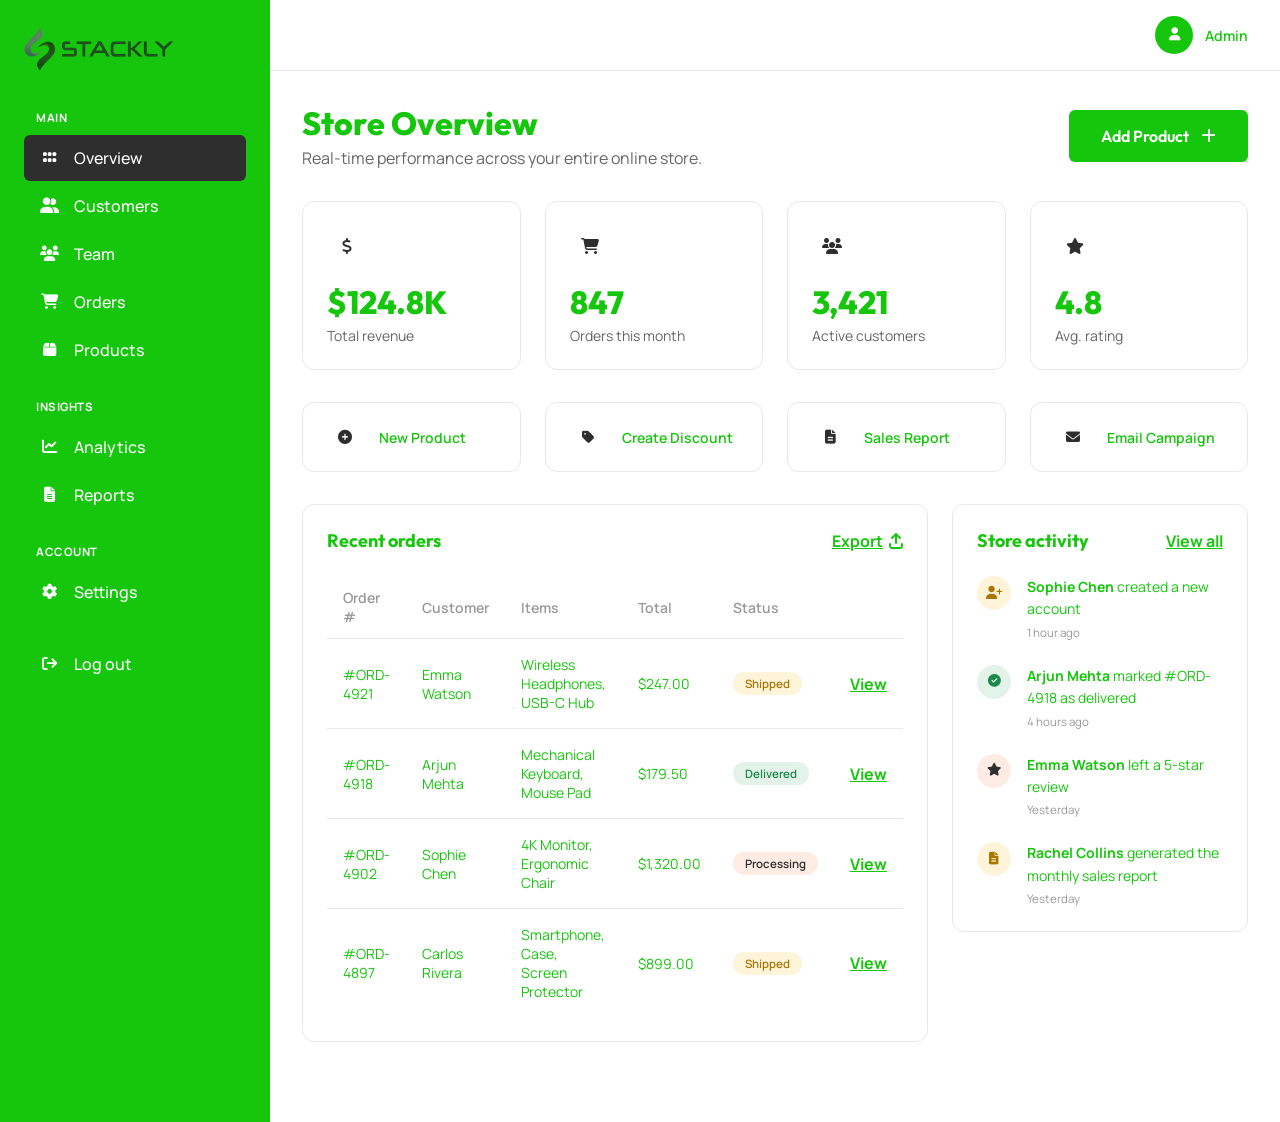
==== admin.html @ a04ae5eb "completed" ====
<!DOCTYPE html>
<html lang="en">
<head>
    <meta charset="UTF-8" />
    <meta name="viewport" content="width=device-width, initial-scale=1.0" />
    <link rel="stylesheet" href="https://cdnjs.cloudflare.com/ajax/libs/font-awesome/6.7.2/css/all.min.css" />
    <link href="https://fonts.googleapis.com/css2?family=Outfit:wght@300;400;500;600;700;800&family=Manrope:wght@400;500;600;700;800&display=swap" rel="stylesheet" />
    <link rel="stylesheet" href="./dashboard.css" />
    <link rel="stylesheet" href="./dashboard2.css">
    <title>Admin Dashboard — ShopStack</title>
</head>
<body class="dashboard-body">

    <div class="dash-shell">

        <!-- ============ SIDEBAR ============ -->
        <aside class="sidebar" id="sidebar">
            <div class="sidebar-top">
                <a href="./home.html" class="sidebar-logo">
                    <img src="./src/logo/Untitled design (7)-compressed.webp" alt="ShopStack logo" />
                </a>
                <button class="sidebar-close" id="sidebarClose" aria-label="Close menu"><i class="fa-solid fa-xmark"></i></button>
            </div>

            <nav class="sidebar-nav">
                <p class="nav-label">Main</p>
                <a href="#overview" class="nav-link active" data-section="overview">
                    <i class="fa-solid fa-grip"></i> Overview
                </a>
                <a href="#customers" class="nav-link" data-section="customers">
                    <i class="fa-solid fa-user-group"></i> Customers
                </a>
                <a href="#team" class="nav-link" data-section="team">
                    <i class="fa-solid fa-users"></i> Team
                </a>
                <a href="#orders" class="nav-link" data-section="orders">
                    <i class="fa-solid fa-cart-shopping"></i> Orders
                </a>
                <a href="#products" class="nav-link" data-section="products">
                    <i class="fa-solid fa-box"></i> Products
                </a>

                <p class="nav-label">Insights</p>
                <a href="#analytics" class="nav-link" data-section="analytics">
                    <i class="fa-solid fa-chart-line"></i> Analytics
                </a>
                <a href="#reports" class="nav-link" data-section="reports">
                    <i class="fa-solid fa-file-lines"></i> Reports
                </a>

                <p class="nav-label">Account</p>
                <a href="#settings" class="nav-link" data-section="settings">
                    <i class="fa-solid fa-gear"></i> Settings
                </a>
                <a href="./login.html" class="nav-link nav-link-danger">
                    <i class="fa-solid fa-arrow-right-from-bracket"></i> Log out
                </a>
            </nav>
        </aside>

        <div class="sidebar-overlay" id="sidebarOverlay"></div>

        <!-- ============ MAIN ============ -->
        <div class="dash-main">

            <header class="topbar">
                <button class="menu-toggle" id="menuToggle" aria-label="Open menu">
                    <i class="fa-solid fa-bars"></i>
                </button>

                <div class="topbar-search">
                    Admin:
                </div>

                <div class="topbar-actions">
                    <button class="icon-btn" id="notifBtn" aria-label="Notifications">
                        <i class="fa-solid fa-bell"></i>
                        <span class="notif-dot"></span>
                    </button>
                    <div class="topbar-user">
                        <div class="topbar-avatar"><i class="fa-solid fa-user"></i></div>
                        <div class="topbar-user-text">
                            <p class="topbar-user-name">Admin</p>
                            <p class="topbar-user-email"><span id="userEmail"></span></p>
                        </div>
                        <i class="fa-solid fa-chevron-down"></i>
                    </div>
                </div>
            </header>

            <!-- ============ OVERVIEW ============ -->
            <section class="dash-section active" id="overview">
                <div class="section-head">
                    <div>
                        <h1>Store Overview</h1>
                        <p class="section-sub">Real-time performance across your entire online store.</p>
                    </div>
                    <a href="./404.html" class="btn-primary">Add Product <i class="fa-solid fa-plus"></i></a>
                </div>

                <div class="kpi-grid">
                    <div class="kpi-card">
                        <span class="kpi-icon"><i class="fa-solid fa-dollar-sign"></i></span>
                        <h3>$124.8K</h3>
                        <p>Total revenue</p>
                    </div>
                    <div class="kpi-card">
                        <span class="kpi-icon"><i class="fa-solid fa-cart-shopping"></i></span>
                        <h3>847</h3>
                        <p>Orders this month</p>
                    </div>
                    <div class="kpi-card">
                        <span class="kpi-icon"><i class="fa-solid fa-users"></i></span>
                        <h3>3,421</h3>
                        <p>Active customers</p>
                    </div>
                    <div class="kpi-card">
                        <span class="kpi-icon"><i class="fa-solid fa-star"></i></span>
                        <h3>4.8</h3>
                        <p>Avg. rating</p>
                    </div>
                </div>

                <div class="quick-actions">
                    <a href="./404.html" class="quick-action">
                        <span class="quick-action-icon"><i class="fa-solid fa-plus-circle"></i></span>
                        New Product
                    </a>
                    <a href="./404.html" class="quick-action">
                        <span class="quick-action-icon"><i class="fa-solid fa-tag"></i></span>
                        Create Discount
                    </a>
                    <a href="./404.html" class="quick-action">
                        <span class="quick-action-icon"><i class="fa-solid fa-file-lines"></i></span>
                        Sales Report
                    </a>
                    <a href="./404.html" class="quick-action">
                        <span class="quick-action-icon"><i class="fa-solid fa-envelope"></i></span>
                        Email Campaign
                    </a>
                </div>

                <div class="content-grid">
                    <div class="panel">
                        <div class="panel-head">
                            <h2>Recent orders</h2>
                            <a href="./404.html" class="link-read">Export <i class="fa-solid fa-arrow-up-from-bracket"></i></a>
                        </div>
                        <div class="table-wrap">
                            <table>
                                <thead>
                                    <tr><th>Order #</th><th>Customer</th><th>Items</th><th>Total</th><th>Status</th><th></th></tr>
                                </thead>
                                <tbody>
                                    <tr>
                                        <td>#ORD-4921</td><td>Emma Watson</td><td>Wireless Headphones, USB-C Hub</td>
                                        <td>$247.00</td>
                                        <td><span class="status status-transit">Shipped</span></td>
                                        <td><a href="./404.html" class="link-read">View</a></td>
                                    </tr>
                                    <tr>
                                        <td>#ORD-4918</td><td>Arjun Mehta</td><td>Mechanical Keyboard, Mouse Pad</td>
                                        <td>$179.50</td>
                                        <td><span class="status status-delivered">Delivered</span></td>
                                        <td><a href="./404.html" class="link-read">View</a></td>
                                    </tr>
                                    <tr>
                                        <td>#ORD-4902</td><td>Sophie Chen</td><td>4K Monitor, Ergonomic Chair</td>
                                        <td>$1,320.00</td>
                                        <td><span class="status status-pending">Processing</span></td>
                                        <td><a href="./404.html" class="link-read">View</a></td>
                                    </tr>
                                    <tr>
                                        <td>#ORD-4897</td><td>Carlos Rivera</td><td>Smartphone, Case, Screen Protector</td>
                                        <td>$899.00</td>
                                        <td><span class="status status-transit">Shipped</span></td>
                                        <td><a href="./404.html" class="link-read">View</a></td>
                                    </tr>
                                </tbody>
                            </table>
                        </div>
                    </div>

                    <div class="panel">
                        <div class="panel-head">
                            <h2>Store activity</h2>
                            <a href="./404.html" class="link-read">View all</a>
                        </div>
                        <ul class="activity-feed">
                            <li class="activity-item">
                                <span class="activity-icon activity-icon-transit"><i class="fa-solid fa-user-plus"></i></span>
                                <div>
                                    <p><strong>Sophie Chen</strong> created a new account</p>
                                    <span class="activity-time">1 hour ago</span>
                                </div>
                            </li>
                            <li class="activity-item">
                                <span class="activity-icon activity-icon-delivered"><i class="fa-solid fa-circle-check"></i></span>
                                <div>
                                    <p><strong>Arjun Mehta</strong> marked #ORD-4918 as delivered</p>
                                    <span class="activity-time">4 hours ago</span>
                                </div>
                            </li>
                            <li class="activity-item">
                                <span class="activity-icon activity-icon-pending"><i class="fa-solid fa-star"></i></span>
                                <div>
                                    <p><strong>Emma Watson</strong> left a 5-star review</p>
                                    <span class="activity-time">Yesterday</span>
                                </div>
                            </li>
                            <li class="activity-item">
                                <span class="activity-icon activity-icon-transit"><i class="fa-solid fa-file-lines"></i></span>
                                <div>
                                    <p><strong>Rachel Collins</strong> generated the monthly sales report</p>
                                    <span class="activity-time">Yesterday</span>
                                </div>
                            </li>
                        </ul>
                    </div>
                </div>
            </section>

            <!-- ============ CUSTOMERS ============ -->
            <section class="dash-section" id="customers">
                <div class="section-head">
                    <div>
                        <h1>Customers</h1>
                        <p class="section-sub">All shoppers and registered accounts on the platform.</p>
                    </div>
                    <a href="./404.html" class="btn-primary">Add Customer <i class="fa-solid fa-plus"></i></a>
                </div>

                <div class="kpi-grid kpi-grid-3">
                    <div class="kpi-card">
                        <span class="kpi-icon"><i class="fa-solid fa-users"></i></span>
                        <h3>3,421</h3>
                        <p>Total customers</p>
                    </div>
                    <div class="kpi-card">
                        <span class="kpi-icon"><i class="fa-solid fa-user-check"></i></span>
                        <h3>3,188</h3>
                        <p>Active accounts</p>
                    </div>
                    <div class="kpi-card">
                        <span class="kpi-icon"><i class="fa-solid fa-user-slash"></i></span>
                        <h3>233</h3>
                        <p>Inactive</p>
                    </div>
                </div>

                <div class="filter-tabs">
                    <button class="filter-tab active">All</button>
                    <button class="filter-tab">VIP</button>
                    <button class="filter-tab">Regular</button>
                    <button class="filter-tab">New</button>
                </div>

                <div class="panel">
                    <div class="table-wrap">
                        <table>
                            <thead>
                                <tr><th>Name</th><th>Email</th><th>Tier</th><th>Status</th><th></th></tr>
                            </thead>
                            <tbody>
                                <tr>
                                    <td>Emma Watson</td><td>emma.w@client.com</td>
                                    <td><span class="role-badge role-admin">VIP</span></td>
                                    <td><span class="status status-delivered">Active</span></td>
                                    <td><a href="./404.html" class="link-read">Manage</a></td>
                                </tr>
                                <tr>
                                    <td>Arjun Mehta</td><td>arjun.m@client.com</td>
                                    <td><span class="role-badge role-customer">Regular</span></td>
                                    <td><span class="status status-delivered">Active</span></td>
                                    <td><a href="./404.html" class="link-read">Manage</a></td>
                                </tr>
                                <tr>
                                    <td>Sophie Chen</td><td>sophie.c@client.com</td>
                                    <td><span class="role-badge role-customer">Regular</span></td>
                                    <td><span class="status status-delivered">Active</span></td>
                                    <td><a href="./404.html" class="link-read">Manage</a></td>
                                </tr>
                                <tr>
                                    <td>Carlos Rivera</td><td>carlos.r@client.com</td>
                                    <td><span class="role-badge role-customer">Regular</span></td>
                                    <td><span class="status status-pending">Inactive</span></td>
                                    <td><a href="./404.html" class="link-read">Manage</a></td>
                                </tr>
                            </tbody>
                        </table>
                    </div>
                </div>
            </section>

            <!-- ============ TEAM ============ -->
            <section class="dash-section" id="team">
                <div class="section-head">
                    <div>
                        <h1>Team</h1>
                        <p class="section-sub">Manage staff roles and permissions across the store.</p>
                    </div>
                    <a href="./404.html" class="btn-primary">Add Member <i class="fa-solid fa-plus"></i></a>
                </div>

                <div class="kpi-grid kpi-grid-3">
                    <div class="kpi-card">
                        <span class="kpi-icon"><i class="fa-solid fa-users"></i></span>
                        <h3>14</h3>
                        <p>Total team members</p>
                    </div>
                    <div class="kpi-card">
                        <span class="kpi-icon"><i class="fa-solid fa-sitemap"></i></span>
                        <h3>4</h3>
                        <p>Departments</p>
                    </div>
                    <div class="kpi-card">
                        <span class="kpi-icon"><i class="fa-solid fa-user-clock"></i></span>
                        <h3>2</h3>
                        <p>Open roles</p>
                    </div>
                </div>

                <div class="filter-tabs">
                    <button class="filter-tab active">All</button>
                    <button class="filter-tab">Sales</button>
                    <button class="filter-tab">Marketing</button>
                    <button class="filter-tab">Support</button>
                    <button class="filter-tab">Fulfillment</button>
                </div>

                <div class="team-dash-grid">
                    <div class="team-dash-card">
                        <div class="team-dash-avatar">RC</div>
                        <h3>Rachel Collins</h3>
                        <p>Sales Director</p>
                        <a href="./404.html" class="link-read">View profile</a>
                    </div>
                    <div class="team-dash-card">
                        <div class="team-dash-avatar">CD</div>
                        <h3>Corbin Dallas</h3>
                        <p>Fulfillment Lead</p>
                        <a href="./404.html" class="link-read">View profile</a>
                    </div>
                    <div class="team-dash-card">
                        <div class="team-dash-avatar">DF</div>
                        <h3>Deborah Fox</h3>
                        <p>Marketing Manager</p>
                        <a href="./404.html" class="link-read">View profile</a>
                    </div>
                    <div class="team-dash-card">
                        <div class="team-dash-avatar">LL</div>
                        <h3>Luisa Larson</h3>
                        <p>Customer Support Lead</p>
                        <a href="./404.html" class="link-read">View profile</a>
                    </div>
                    <div class="team-dash-card">
                        <div class="team-dash-avatar">PH</div>
                        <h3>Patrick Henderson</h3>
                        <p>Product Manager</p>
                        <a href="./404.html" class="link-read">View profile</a>
                    </div>
                    <div class="team-dash-card">
                        <div class="team-dash-avatar">JS</div>
                        <h3>Jessy Spencer</h3>
                        <p>UX Designer</p>
                        <a href="./404.html" class="link-read">View profile</a>
                    </div>
                </div>
            </section>

            <!-- ============ ORDERS ============ -->
            <section class="dash-section" id="orders">
                <div class="section-head">
                    <div>
                        <h1>Orders</h1>
                        <p class="section-sub">All orders placed across the store.</p>
                    </div>
                    <a href="./404.html" class="btn-primary">New Order <i class="fa-solid fa-plus"></i></a>
                </div>

                <div class="kpi-grid kpi-grid-3">
                    <div class="kpi-card">
                        <span class="kpi-icon"><i class="fa-solid fa-spinner"></i></span>
                        <h3>34</h3>
                        <p>Processing</p>
                    </div>
                    <div class="kpi-card">
                        <span class="kpi-icon"><i class="fa-solid fa-truck"></i></span>
                        <h3>56</h3>
                        <p>Shipped</p>
                    </div>
                    <div class="kpi-card">
                        <span class="kpi-icon"><i class="fa-solid fa-circle-check"></i></span>
                        <h3>757</h3>
                        <p>Delivered</p>
                    </div>
                </div>

                <div class="panel">
                    <div class="panel-head">
                        <h2>All orders</h2>
                        <a href="./404.html" class="link-read">Filter <i class="fa-solid fa-sliders"></i></a>
                    </div>
                    <div class="table-wrap">
                        <table>
                            <thead>
                                <tr><th>Order #</th><th>Customer</th><th>Items</th><th>Total</th><th>Payment</th><th>Status</th><th></th></tr>
                            </thead>
                            <tbody>
                                <tr>
                                    <td>#ORD-4921</td><td>Emma Watson</td><td>2 items</td><td>$247.00</td>
                                    <td><span class="status status-delivered">Paid</span></td>
                                    <td><span class="status status-transit">Shipped</span></td>
                                    <td><a href="./404.html" class="link-read">View</a></td>
                                </tr>
                                <tr>
                                    <td>#ORD-4918</td><td>Arjun Mehta</td><td>2 items</td><td>$179.50</td>
                                    <td><span class="status status-delivered">Paid</span></td>
                                    <td><span class="status status-delivered">Delivered</span></td>
                                    <td><a href="./404.html" class="link-read">View</a></td>
                                </tr>
                                <tr>
                                    <td>#ORD-4902</td><td>Sophie Chen</td><td>2 items</td><td>$1,320.00</td>
                                    <td><span class="status status-pending">Pending</span></td>
                                    <td><span class="status status-pending">Processing</span></td>
                                    <td><a href="./404.html" class="link-read">View</a></td>
                                </tr>
                                <tr>
                                    <td>#ORD-4897</td><td>Carlos Rivera</td><td>3 items</td><td>$899.00</td>
                                    <td><span class="status status-delivered">Paid</span></td>
                                    <td><span class="status status-transit">Shipped</span></td>
                                    <td><a href="./404.html" class="link-read">View</a></td>
                                </tr>
                                <tr>
                                    <td>#ORD-4889</td><td>Neha Verma</td><td>1 item</td><td>$59.99</td>
                                    <td><span class="status status-delivered">Paid</span></td>
                                    <td><span class="status status-delivered">Delivered</span></td>
                                    <td><a href="./404.html" class="link-read">View</a></td>
                                </tr>
                            </tbody>
                        </table>
                    </div>
                </div>
            </section>

            <!-- ============ PRODUCTS ============ -->
            <section class="dash-section" id="products">
                <div class="section-head">
                    <div>
                        <h1>Products</h1>
                        <p class="section-sub">Manage your product catalog, inventory, and pricing.</p>
                    </div>
                    <a href="./404.html" class="btn-primary">Add Product <i class="fa-solid fa-plus"></i></a>
                </div>

                <div class="kpi-grid kpi-grid-3">
                    <div class="kpi-card">
                        <span class="kpi-icon"><i class="fa-solid fa-boxes"></i></span>
                        <h3>2,847</h3>
                        <p>Total products</p>
                    </div>
                    <div class="kpi-card">
                        <span class="kpi-icon"><i class="fa-solid fa-circle-check"></i></span>
                        <h3>2,631</h3>
                        <p>In stock</p>
                    </div>
                    <div class="kpi-card">
                        <span class="kpi-icon"><i class="fa-solid fa-triangle-exclamation"></i></span>
                        <h3>216</h3>
                        <p>Low stock</p>
                    </div>
                </div>

                <div class="panel">
                    <div class="panel-head">
                        <h2>Top selling products</h2>
                        <a href="./404.html" class="link-read">View all</a>
                    </div>
                    <div class="table-wrap">
                        <table>
                            <thead>
                                <tr><th>Product</th><th>Category</th><th>Price</th><th>Units sold</th><th>Revenue</th><th></th></tr>
                            </thead>
                            <tbody>
                                <tr>
                                    <td>Wireless Headphones Pro</td><td>Electronics</td><td>$149.00</td><td>1,284</td><td>$191,316</td>
                                    <td><a href="./404.html" class="link-read">Edit</a></td>
                                </tr>
                                <tr>
                                    <td>Mechanical Keyboard RGB</td><td>Electronics</td><td>$89.50</td><td>932</td><td>$83,414</td>
                                    <td><a href="./404.html" class="link-read">Edit</a></td>
                                </tr>
                                <tr>
                                    <td>Smartphone 5G Ultra</td><td>Electronics</td><td>$799.00</td><td>547</td><td>$437,053</td>
                                    <td><a href="./404.html" class="link-read">Edit</a></td>
                                </tr>
                                <tr>
                                    <td>Ergonomic Mesh Chair</td><td>Furniture</td><td>$349.00</td><td>312</td><td>$108,888</td>
                                    <td><a href="./404.html" class="link-read">Edit</a></td>
                                </tr>
                            </tbody>
                        </table>
                    </div>
                </div>
            </section>

            <!-- ============ ANALYTICS ============ -->
            <section class="dash-section" id="analytics">
                <div class="section-head">
                    <div>
                        <h1>Analytics</h1>
                        <p class="section-sub">Store performance across sales, traffic, and conversion.</p>
                    </div>
                    <a href="./404.html" class="btn-primary">Export Report <i class="fa-solid fa-arrow-up-from-bracket"></i></a>
                </div>

                <div class="content-grid">
                    <div class="panel">
                        <div class="panel-head">
                            <h2>Revenue &amp; orders per month</h2>
                            <a href="./404.html" class="link-read">Last 6 months</a>
                        </div>
                        <div class="bar-chart">
                            <div class="bar-col"><span class="bar" style="--h:48%"></span><label>Feb</label></div>
                            <div class="bar-col"><span class="bar" style="--h:62%"></span><label>Mar</label></div>
                            <div class="bar-col"><span class="bar" style="--h:41%"></span><label>Apr</label></div>
                            <div class="bar-col"><span class="bar" style="--h:76%"></span><label>May</label></div>
                            <div class="bar-col"><span class="bar" style="--h:59%"></span><label>Jun</label></div>
                            <div class="bar-col"><span class="bar bar-current" style="--h:94%"></span><label>Jul</label></div>
                        </div>
                    </div>

                    <div class="panel">
                        <div class="panel-head">
                            <h2>Sales by category</h2>
                        </div>
                        <ul class="legend-list">
                            <li><span class="legend-dot" style="--c:var(--primary)"></span> Electronics <strong>48%</strong></li>
                            <li><span class="legend-dot" style="--c:var(--secondary)"></span> Furniture <strong>22%</strong></li>
                            <li><span class="legend-dot" style="--c:var(--accent)"></span> Apparel <strong>18%</strong></li>
                            <li><span class="legend-dot" style="--c:var(--text-light)"></span> Home &amp; Garden <strong>12%</strong></li>
                        </ul>
                        <div class="legend-bar">
                            <span style="--w:48%; --c:var(--primary)"></span>
                            <span style="--w:22%; --c:var(--secondary)"></span>
                            <span style="--w:18%; --c:var(--accent)"></span>
                            <span style="--w:12%; --c:var(--text-light)"></span>
                        </div>
                    </div>
                </div>
            </section>

            <!-- ============ REPORTS ============ -->
            <section class="dash-section" id="reports">
                <div class="section-head">
                    <div>
                        <h1>Reports</h1>
                        <p class="section-sub">Generate and download store performance reports.</p>
                    </div>
                    <a href="./404.html" class="btn-primary">New Report <i class="fa-solid fa-plus"></i></a>
                </div>
                <div class="panel">
                    <div class="panel-head">
                        <h2>Generated reports</h2>
                    </div>
                    <div class="table-wrap">
                        <table>
                            <thead>
                                <tr><th>Report</th><th>Type</th><th>Generated</th><th>Size</th><th></th></tr>
                            </thead>
                            <tbody>
                                <tr>
                                    <td>Monthly Sales — June</td><td>Sales</td><td>Jul 01, 2026</td><td>1.4 MB</td>
                                    <td><a href="./404.html" class="link-read">Download</a></td>
                                </tr>
                                <tr>
                                    <td>Revenue Summary — Q2</td><td>Finance</td><td>Jun 30, 2026</td><td>920 KB</td>
                                    <td><a href="./404.html" class="link-read">Download</a></td>
                                </tr>
                                <tr>
                                    <td>Customer Retention Report</td><td>Marketing</td><td>Jun 22, 2026</td><td>780 KB</td>
                                    <td><a href="./404.html" class="link-read">Download</a></td>
                                </tr>
                                <tr>
                                    <td>Traffic &amp; Conversion — May</td><td>Analytics</td><td>Jun 01, 2026</td><td>520 KB</td>
                                    <td><a href="./404.html" class="link-read">Download</a></td>
                                </tr>
                            </tbody>
                        </table>
                    </div>
                </div>
            </section>

            <!-- ============ SETTINGS ============ -->
            <section class="dash-section" id="settings">
                <div class="section-head">
                    <div>
                        <h1>Settings</h1>
                        <p class="section-sub">Store configuration and admin preferences.</p>
                    </div>
                </div>

                <div class="content-grid">
                    <div class="panel">
                        <div class="panel-head"><h2>Profile</h2></div>
                        <form class="settings-form" id="settingsForm">
                            <div class="form-grid">
                                <div class="field">
                                    <label for="sName">Full name</label>
                                    <input type="text" id="sName" value="Rachel Collins" />
                                </div>
                                <div class="field">
                                    <label for="sEmail">Email</label>
                                    <input type="email" id="sEmail" value="rachel.collins@shopstack.com" />
                                </div>
                                <div class="field">
                                    <label for="sPhone">Phone</label>
                                    <input type="tel" id="sPhone" placeholder="Add phone number" />
                                </div>
                                <div class="field">
                                    <label for="sRole">Role</label>
                                    <input type="text" id="sRole" value="Admin" disabled />
                                </div>
                            </div>
                            <button type="submit" class="btn-primary">Save changes <i class="fa-solid fa-check"></i></button>
                        </form>
                    </div>

                    <div class="panel">
                        <div class="panel-head"><h2>Store preferences</h2></div>
                        <div class="toggle-row">
                            <div>
                                <p class="toggle-title">New order alerts</p>
                                <p class="toggle-sub">Email when a customer places a new order</p>
                            </div>
                            <label class="switch"><input type="checkbox" checked /><span class="slider"></span></label>
                        </div>
                        <div class="toggle-row">
                            <div>
                                <p class="toggle-title">Low stock alerts</p>
                                <p class="toggle-sub">Notify when a product falls below threshold</p>
                            </div>
                            <label class="switch"><input type="checkbox" checked /><span class="slider"></span></label>
                        </div>
                        <div class="toggle-row">
                            <div>
                                <p class="toggle-title">Weekly store digest</p>
                                <p class="toggle-sub">Summary of sales, traffic, and customer activity</p>
                            </div>
                            <label class="switch"><input type="checkbox" checked /><span class="slider"></span></label>
                        </div>
                    </div>
                </div>
            </section>

        </div>
    </div>

    <script src="dashboard.js"></script>
</body>
</html>
---- dashboard.css ----
/* ========== DASHBOARD SHELL ========== */

.dashboard-body{
    background: var(--bg-body);
}

.dash-shell{
    display: flex;
    min-height: 100vh;
}

/* ========== SIDEBAR ========== */

.sidebar{
    width: 270px;
    flex-shrink: 0;
    background: var(--primary);
    position: sticky;
    top: 0;
    display: flex;
    flex-direction: column;
    padding: var(--space-lg) var(--space-lg) var(--space-xl);
    z-index: 200;
    transition: var(--transition);
}

.sidebar-top{
    display: flex;
    align-items: center;
    justify-content: space-between;
    margin-bottom: var(--space-xl);
}
.sidebar-logo img{
    width: 150px;
    height: 50px;
    object-fit: cover;
}
.sidebar-close{
    display: none;
    background: none;
    border: none;
    color: var(--white);
    font-size: var(--fs-lg);
    cursor: pointer;
}

.sidebar-user{
    display: flex;
    align-items: center;
    gap: var(--space-md);
    padding: var(--space-md);
    background: rgba(255,255,255,.06);
    border-radius: var(--radius-md);
    margin-bottom: var(--space-xl);
}
.sidebar-avatar{
    width: 42px;
    height: 42px;
    border-radius: var(--radius-full);
    background: var(--secondary);
    color: var(--white);
    display: flex;
    align-items: center;
    justify-content: center;
    font-family: var(--font-primary);
    font-weight: var(--fw-bold);
    font-size: var(--fs-sm);
    flex-shrink: 0;
}
.sidebar-user-name{
    color: var(--white);
    font-family: var(--font-secondary);
    font-weight: var(--fw-semibold);
    font-size: var(--fs-sm);
}
.sidebar-user-email{
    color: rgba(255,255,255,.55);
    font-size: .78rem;
    font-family: var(--font-secondary);
    overflow: hidden;
    text-overflow: ellipsis;
    white-space: nowrap;
}

.sidebar-nav{
    display: flex;
    flex-direction: column;
    gap: 2px;
    overflow-y: auto;
}
.nav-label{
    color: rgb(255, 255, 255);
    font-family: var(--font-secondary);
    font-size: .72rem;
    font-weight: var(--fw-bold);
    text-transform: uppercase;
    letter-spacing: var(--tracking-wide);
    margin: var(--space-lg) 0 var(--space-xs) var(--space-sm);
}
.nav-label:first-child{ margin-top: 0; }

.nav-link{
    display: flex;
    align-items: center;
    gap: var(--space-md);
    color: rgb(255, 255, 255);
    text-decoration: none;
    font-family: var(--font-secondary);
    font-weight: var(--fw-medium);
    font-size: var(--fs-sm);
    padding: var(--space-sm) var(--space-md);
    border-radius: var(--radius-sm);
    position: relative;
    transition: var(--transition);
}
.nav-link i{
    width: 18px;
    text-align: center;
    font-size: .95rem;
}
.nav-link:hover{
    background: rgba(255,255,255,.08);
    color: var(--white);
}
.nav-link.active{
    background: var(--secondary);
    color: var(--white);
}
.nav-link-danger{
    margin-top: var(--space-lg);
    color: #ffffff;
}
.nav-link-danger:hover{
    background: rgba(241,90,36,.15);
    color: #ffb199;
}

.sidebar-overlay{
    display: none;
    position: fixed;
    inset: 0;
    background: rgba(11,58,91,.5);
    z-index: 190;
}

/* ========== MAIN ========== */

.dash-main{
    flex: 1;
    min-width: 0;
    display: flex;
    flex-direction: column;
}

.topbar{
    position: sticky;
    top: 0;
    z-index: 100;
    background: var(--white);
    border-bottom: 1px solid var(--border);
    display: flex;
    align-items: center;
    gap: var(--space-lg);
    padding: var(--space-md) var(--space-xl);
}

.menu-toggle{
    display: none;
    background: none;
    border: none;
    color: var(--primary);
    font-size: var(--fs-lg);
    cursor: pointer;
}

.topbar-search{
    flex: 1;
    display: none;
    align-items: center;
    gap: var(--space-sm);
    padding: var(--space-sm) var(--space-lg);
    color: var(--primary);
    font-size: 1.5rem;
}
.topbar-search input{
    border: none;
    outline: none;
    background: transparent;
    font-family: var(--font-secondary);
    font-size: var(--fs-sm);
    color: var(--primary);
    width: 100%;
}

.topbar-actions{
    margin-left: auto;
    display: flex;
    align-items: center;
    gap: var(--space-lg);
}

.icon-btn{
    display: none;
    position: relative;
    width: 40px;
    height: 40px;
    border-radius: var(--radius-full);
    border: 1px solid var(--border);
    background: var(--white);
    color: var(--primary);
    cursor: pointer;
    align-items: center;
    justify-content: center;
    transition: var(--transition);
}
.icon-btn:hover{
    background: var(--bg-section);
}
.notif-dot{
    position: absolute;
    top: 8px;
    right: 9px;
    width: 7px;
    height: 7px;
    border-radius: 50%;
    background: var(--secondary);
}

.topbar-user{
    display: flex;
    align-items: center;
    gap: var(--space-sm);
    cursor: pointer;
}
.topbar-avatar{
    width: 38px;
    height: 38px;
    border-radius: var(--radius-full);
    background: var(--primary);
    color: var(--white);
    display: flex;
    align-items: center;
    justify-content: center;
    font-family: var(--font-primary);
    font-weight: var(--fw-bold);
    font-size: .82rem;
}
.topbar-user-name{
    font-family: var(--font-secondary);
    font-weight: var(--fw-semibold);
    font-size: var(--fs-xs);
    color: var(--primary);
}
.topbar-user-email{
    font-family: var(--font-secondary);
    font-size: .74rem;
    color: var(--text-light);
}
.topbar-user > i{
    display: none;
    color: var(--text-light);
    font-size: .75rem;
}

/* ========== SECTIONS ========== */

.dash-section{
    display: none;
    padding: var(--space-xl) var(--space-xl) var(--space-3xl);
    animation: fadeSlideIn .4s ease;
}
.dash-section.active{
    display: block;
}

@keyframes fadeSlideIn{
    from{ opacity: 0; transform: translateY(12px); }
    to{ opacity: 1; transform: translateY(0); }
}

.section-head{
    display: flex;
    align-items: center;
    justify-content: space-between;
    gap: var(--space-lg);
    flex-wrap: wrap;
    margin-bottom: var(--space-xl);
}
.section-head h1{
    font-family: var(--font-primary);
    font-size: var(--fs-xl);
    color: var(--primary);
    font-weight: var(--fw-extrabold);
}
.section-sub{
    font-family: var(--font-secondary);
    color: var(--text-secondary);
    font-size: var(--fs-sm);
    margin-top: 4px;
}

.btn-primary{
    display: inline-flex;
    align-items: center;
    gap: var(--space-sm);
    background: var(--primary);
    color: var(--white);
    font-weight: var(--fw-semibold);
    font-size: var(--fs-sm);
    text-decoration: none;
    padding: var(--space-sm) var(--space-lg);
    border-radius: var(--radius-sm);
    border: none;
    cursor: pointer;
    transition: var(--transition);
}
.btn-primary:hover{
    background: var(--secondary);
    transform: translateY(-2px);
}

/* ========== KPI CARDS ========== */

.kpi-grid{
    display: grid;
    grid-template-columns: repeat(4, 1fr);
    gap: var(--space-lg);
    margin-bottom: var(--space-xl);
}
.kpi-card{
    background: var(--white);
    border: 1px solid var(--border);
    border-radius: var(--radius-md);
    padding: var(--space-lg);
    transition: var(--transition);
    animation: fadeSlideIn .5s ease backwards;
}
.kpi-card:nth-child(2){ animation-delay: .05s; }
.kpi-card:nth-child(3){ animation-delay: .1s; }
.kpi-card:nth-child(4){ animation-delay: .15s; }
.kpi-card:hover{
    box-shadow: var(--shadow-md);
    transform: translateY(-4px);
}
.kpi-icon{
    width: 40px;
    height: 40px;
    border-radius: var(--radius-sm);
    background: var(--bg-section);
    color: var(--secondary);
    display: flex;
    align-items: center;
    justify-content: center;
    margin-bottom: var(--space-md);
}
.kpi-card h3{
    font-family: var(--font-primary);
    font-size: var(--fs-xl);
    color: var(--primary);
    font-weight: var(--fw-extrabold);
}
.kpi-card p{
    font-family: var(--font-secondary);
    color: var(--text-secondary);
    font-size: var(--fs-xs);
    margin-top: 4px;
}

/* ========== PANEL / TABLE ========== */

.panel{
    background: var(--white);
    border: 1px solid var(--border);
    border-radius: var(--radius-md);
    padding: var(--space-lg);
}
.panel-head{
    display: flex;
    align-items: center;
    justify-content: space-between;
    margin-bottom: var(--space-lg);
}
.panel-head h2{
    font-family: var(--font-primary);
    font-size: var(--fs-md);
    color: var(--primary);
    font-weight: var(--fw-bold);
}
.link-read{
    font-family: var(--font-secondary);
    color: var(--primary);
    font-weight: var(--fw-semibold);
    font-size: var(--fs-xs);
    text-decoration: none;
    display: inline-flex;
    align-items: center;
    gap: 6px;
}
.link-read:hover{ color: var(--secondary); }

.table-wrap{ overflow-x: auto; }
table{
    width: 100%;
    border-collapse: collapse;
    font-family: var(--font-secondary);
    font-size: var(--fs-xs);
    min-width: 560px;
}
thead th{
    text-align: left;
    color: var(--text-light);
    font-weight: var(--fw-semibold);
    padding: var(--space-sm) var(--space-md);
    border-bottom: 1px solid var(--border);
}
tbody td{
    padding: var(--space-md);
    color: var(--primary);
    border-bottom: 1px solid var(--border);
}
tbody tr:last-child td{ border-bottom: none; }
tbody tr{ transition: var(--transition); }
tbody tr:hover{ background: var(--bg-body); }

.status{
    display: inline-block;
    padding: 4px 12px;
    border-radius: var(--radius-full);
    font-weight: var(--fw-semibold);
    font-size: .72rem;
}
.status-transit{ background: rgba(244,180,0,.15); color: #a97600; }
.status-delivered{ background: rgba(34,153,84,.12); color: #1b8a4a; }
.status-pending{ background: rgba(241,90,36,.12); color: var(--secondary); }

/* ========== TEAM (dashboard view) ========== */

.team-dash-grid{
    display: grid;
    grid-template-columns: repeat(4, 1fr);
    gap: var(--space-lg);
}
.team-dash-card{
    background: var(--white);
    border: 1px solid var(--border);
    border-radius: var(--radius-md);
    padding: var(--space-xl) var(--space-lg);
    text-align: center;
    transition: var(--transition);
}
.team-dash-card:hover{
    box-shadow: var(--shadow-md);
    transform: translateY(-4px);
}
.team-dash-avatar{
    width: 56px;
    height: 56px;
    border-radius: var(--radius-full);
    background: var(--primary);
    color: var(--white);
    display: flex;
    align-items: center;
    justify-content: center;
    font-family: var(--font-primary);
    font-weight: var(--fw-bold);
    margin: 0 auto var(--space-md);
}
.team-dash-card h3{
    font-family: var(--font-primary);
    color: var(--primary);
    font-size: var(--fs-sm);
    font-weight: var(--fw-bold);
}
.team-dash-card p{
    font-family: var(--font-secondary);
    color: var(--text-secondary);
    font-size: var(--fs-xs);
    margin: 4px 0 var(--space-md);
}

/* ========== ROLE BADGES ========== */

.role-badge{
    display: inline-block;
    padding: 4px 12px;
    border-radius: var(--radius-full);
    font-weight: var(--fw-semibold);
    font-size: .72rem;
    font-family: var(--font-secondary);
}
.role-admin{ background: rgba(11,58,91,.1); color: var(--primary); }
.role-customer{ background: rgba(90,103,115,.1); color: var(--text-secondary); }

.sidebar-user .role-badge{
    margin-left: auto;
    flex-shrink: 0;
}

/* ========== TRACK SHIPMENT ========== */

.track-form{
    display: flex;
    gap: var(--space-md);
    margin-bottom: var(--space-2xl);
    flex-wrap: wrap;
}
.track-form input{
    flex: 1;
    min-width: 220px;
    padding: var(--space-md) var(--space-lg);
    border: 1px solid var(--border);
    border-radius: var(--radius-sm);
    background: var(--bg-body);
    font-family: var(--font-secondary);
    font-size: var(--fs-sm);
    color: var(--primary);
}
.track-form input:focus{
    outline: 2px solid var(--secondary);
    background: var(--white);
}

.tracker{
    display: flex;
    justify-content: space-between;
    position: relative;
    padding: 0 var(--space-md);
}
.tracker::before{
    content: "";
    position: absolute;
    top: 8px;
    left: var(--space-md);
    right: var(--space-md);
    height: 2px;
    background: var(--border);
}
.tracker-step{
    position: relative;
    z-index: 1;
    flex: 1;
    text-align: center;
    font-family: var(--font-secondary);
}
.tracker-dot{
    display: block;
    width: 18px;
    height: 18px;
    border-radius: 50%;
    background: var(--white);
    border: 3px solid var(--border);
    margin: 0 auto var(--space-sm);
    transition: var(--transition);
}
.tracker-step.done .tracker-dot{
    background: var(--primary);
    border-color: var(--primary);
}
.tracker-step.active .tracker-dot{
    background: var(--secondary);
    border-color: var(--secondary);
    box-shadow: 0 0 0 4px rgba(241,90,36,.18);
}
.tracker-step p{
    font-size: var(--fs-xs);
    font-weight: var(--fw-semibold);
    color: var(--primary);
    margin-bottom: 2px;
}
.tracker-step:not(.done):not(.active) p{
    color: var(--text-light);
}
.tracker-date{
    font-size: .72rem;
    color: var(--text-light);
}

@media (max-width: 640px){
    .tracker{
        flex-direction: column;
        gap: var(--space-lg);
        text-align: left;
        padding: 0;
    }
    .tracker::before{
        top: var(--space-md);
        bottom: var(--space-md);
        left: 8px;
        right: auto;
        width: 2px;
        height: auto;
    }
    .tracker-step{
        display: flex;
        align-items: center;
        gap: var(--space-md);
        text-align: left;
    }
    .tracker-dot{ margin: 0; }
}

/* ========== CONTENT GRID (2-col panel layout) ========== */

.content-grid{
    display: grid;
    grid-template-columns: 1.4fr 1fr;
    gap: var(--space-lg);
    align-items: start;
}

/* ========== QUICK ACTIONS ========== */

.quick-actions{
    display: grid;
    grid-template-columns: repeat(4, 1fr);
    gap: var(--space-lg);
    margin-bottom: var(--space-xl);
}
.quick-action{
    display: flex;
    align-items: center;
    gap: var(--space-md);
    background: var(--white);
    border: 1px solid var(--border);
    border-radius: var(--radius-md);
    padding: var(--space-md) var(--space-lg);
    text-decoration: none;
    color: var(--primary);
    font-family: var(--font-secondary);
    font-weight: var(--fw-semibold);
    font-size: var(--fs-xs);
    transition: var(--transition);
}
.quick-action:hover{
    border-color: var(--secondary);
    box-shadow: var(--shadow-sm);
    transform: translateY(-3px);
}
.quick-action-icon{
    width: 36px;
    height: 36px;
    border-radius: var(--radius-sm);
    background: var(--bg-section);
    color: var(--secondary);
    display: flex;
    align-items: center;
    justify-content: center;
    flex-shrink: 0;
}

/* ========== ACTIVITY FEED ========== */

.activity-feed{
    list-style: none;
    display: flex;
    flex-direction: column;
    gap: var(--space-lg);
}
.activity-item{
    display: flex;
    gap: var(--space-md);
    align-items: flex-start;
}
.activity-item p{
    font-family: var(--font-secondary);
    font-size: var(--fs-xs);
    color: var(--primary);
    line-height: var(--lh-body);
}
.activity-time{
    font-size: .72rem;
    color: var(--text-light);
    font-family: var(--font-secondary);
}
.activity-icon{
    width: 34px;
    height: 34px;
    border-radius: 50%;
    display: flex;
    align-items: center;
    justify-content: center;
    flex-shrink: 0;
    font-size: .8rem;
}
.activity-icon-transit{ background: rgba(244,180,0,.15); color: #a97600; }
.activity-icon-delivered{ background: rgba(34,153,84,.12); color: #1b8a4a; }
.activity-icon-pending{ background: rgba(241,90,36,.12); color: var(--secondary); }

/* ========== TEAM: extra KPI + filter tabs ========== */

.kpi-grid-3{ grid-template-columns: repeat(3, 1fr); }

.filter-tabs{
    display: none;
    gap: var(--space-sm);
    flex-wrap: wrap;
    margin-bottom: var(--space-lg);
}
.filter-tab{
    background: var(--white);
    border: 1px solid var(--border);
    color: var(--text-secondary);
    font-family: var(--font-secondary);
    font-weight: var(--fw-semibold);
    font-size: var(--fs-xs);
    padding: var(--space-xs) var(--space-lg);
    border-radius: var(--radius-full);
    cursor: pointer;
    transition: var(--transition);
}
.filter-tab:hover{ border-color: var(--secondary); color: var(--secondary); }
.filter-tab.active{ background: var(--primary); border-color: var(--primary); color: var(--white); }

/* ========== BAR CHART ========== */

.bar-chart{
    display: flex;
    align-items: flex-end;
    gap: var(--space-lg);
    height: 200px;
    padding-top: var(--space-lg);
}
.bar-col{
    flex: 1;
    display: flex;
    flex-direction: column;
    align-items: center;
    height: 100%;
    justify-content: flex-end;
    gap: var(--space-sm);
}
.bar{
    width: 100%;
    max-width: 34px;
    height: var(--h, 40%);
    background: var(--bg-section);
    border-radius: 6px 6px 0 0;
    transition: var(--transition);
    animation: growUp .6s ease backwards;
}
.bar-current{ background: var(--secondary); }
.bar-col label{
    font-family: var(--font-secondary);
    font-size: .72rem;
    color: var(--text-light);
}
@keyframes growUp{
    from{ transform: scaleY(0); transform-origin: bottom; }
    to{ transform: scaleY(1); transform-origin: bottom; }
}

/* ========== LEGEND (freight split) ========== */

.legend-list{
    list-style: none;
    display: flex;
    flex-direction: column;
    gap: var(--space-md);
    margin-bottom: var(--space-lg);
    font-family: var(--font-secondary);
    font-size: var(--fs-xs);
    color: var(--primary);
}
.legend-list li{
    display: flex;
    align-items: center;
    gap: var(--space-sm);
}
.legend-list li strong{ margin-left: auto; }
.legend-dot{
    width: 10px;
    height: 10px;
    border-radius: 50%;
    background: var(--c);
    flex-shrink: 0;
}
.legend-bar{
    display: flex;
    height: 10px;
    border-radius: var(--radius-full);
    overflow: hidden;
}
.legend-bar span{
    width: var(--w);
    background: var(--c);
}

/* ========== MESSAGE LIST ========== */

.message-list{
    list-style: none;
    display: flex;
    flex-direction: column;
}
.message-item{
    display: flex;
    gap: var(--space-md);
    padding: var(--space-md) var(--space-sm);
    border-bottom: 1px solid var(--border);
    cursor: pointer;
    transition: var(--transition);
    border-radius: var(--radius-sm);
}
.message-item:last-child{ border-bottom: none; }
.message-item:hover{ background: var(--bg-body); }
.message-item.unread .message-name{ font-weight: var(--fw-bold); }
.message-item.unread{ position: relative; }
.message-item.unread::before{
    content: "";
    width: 8px;
    height: 8px;
    border-radius: 50%;
    background: var(--secondary);
    position: absolute;
    left: -2px;
    top: 50%;
    transform: translateY(-50%);
}
.message-avatar{
    width: 40px;
    height: 40px;
    border-radius: 50%;
    background: var(--primary);
    color: var(--white);
    display: flex;
    align-items: center;
    justify-content: center;
    font-family: var(--font-primary);
    font-weight: var(--fw-bold);
    font-size: .78rem;
    flex-shrink: 0;
}
.message-body{ flex: 1; min-width: 0; }
.message-top{
    display: flex;
    justify-content: space-between;
    gap: var(--space-sm);
}
.message-name{
    font-family: var(--font-secondary);
    font-size: var(--fs-xs);
    color: var(--primary);
}
.message-time{
    font-size: .72rem;
    color: var(--text-light);
    white-space: nowrap;
}
.message-snippet{
    font-family: var(--font-secondary);
    font-size: .78rem;
    color: var(--text-secondary);
    overflow: hidden;
    text-overflow: ellipsis;
    white-space: nowrap;
}

/* ========== SETTINGS FORM ========== */

.form-grid{
    display: grid;
    grid-template-columns: 1fr 1fr;
    gap: var(--space-lg);
    margin-bottom: var(--space-xl);
}
.settings-form .field{
    display: flex;
    flex-direction: column;
    gap: var(--space-xs);
}
.settings-form label{
    font-family: var(--font-secondary);
    font-weight: var(--fw-semibold);
    font-size: var(--fs-xs);
    color: var(--primary);
}
.settings-form input{
    padding: var(--space-sm) var(--space-md);
    border: 1px solid var(--border);
    border-radius: var(--radius-sm);
    background: var(--bg-body);
    font-family: var(--font-secondary);
    font-size: var(--fs-sm);
    color: var(--primary);
}
.settings-form input:focus{ outline: 2px solid var(--secondary); background: var(--white); }
.settings-form input:disabled{ color: var(--text-light); cursor: not-allowed; }

.toggle-row{
    display: flex;
    align-items: center;
    justify-content: space-between;
    gap: var(--space-lg);
    padding: var(--space-md) 0;
    border-bottom: 1px solid var(--border);
}
.toggle-row:last-child{ border-bottom: none; }
.toggle-title{
    font-family: var(--font-secondary);
    font-weight: var(--fw-semibold);
    font-size: var(--fs-xs);
    color: var(--primary);
}
.toggle-sub{
    font-family: var(--font-secondary);
    font-size: .74rem;
    color: var(--text-light);
    margin-top: 2px;
}

.switch{
    position: relative;
    display: inline-block;
    width: 42px;
    height: 24px;
    flex-shrink: 0;
}
.switch input{ opacity: 0; width: 0; height: 0; }
.slider{
    position: absolute;
    inset: 0;
    background: var(--border);
    border-radius: var(--radius-full);
    cursor: pointer;
    transition: var(--transition);
}
.slider::before{
    content: "";
    position: absolute;
    width: 18px;
    height: 18px;
    left: 3px;
    top: 3px;
    background: var(--white);
    border-radius: 50%;
    transition: var(--transition);
}
.switch input:checked + .slider{ background: var(--secondary); }
.switch input:checked + .slider::before{ transform: translateX(18px); }

@media (max-width: 1024px){
    .content-grid{ grid-template-columns: 1fr; }
    .quick-actions{ grid-template-columns: repeat(2, 1fr); }
    .kpi-grid-3{ grid-template-columns: 1fr 1fr; }
    .form-grid{ grid-template-columns: 1fr; }
}
@media (max-width: 640px){
    .quick-actions{ grid-template-columns: 1fr; }
    .kpi-grid-3{ grid-template-columns: 1fr; }
}

/* ========== EMPTY STATE ========== */

.empty-state{
    text-align: center;
    padding: var(--space-3xl) var(--space-lg);
}
.empty-state i{
    font-size: 2rem;
    color: var(--border);
    margin-bottom: var(--space-md);
}
.empty-state p{
    font-family: var(--font-secondary);
    color: var(--text-secondary);
    margin-bottom: var(--space-lg);
}

/* ========== RESPONSIVE ========== */

@media (max-width: 1024px){
    .kpi-grid{ grid-template-columns: repeat(2, 1fr); }
    .team-dash-grid{ grid-template-columns: repeat(2, 1fr); }
}

@media (max-width: 900px){
    .sidebar{
        position: fixed;
        left: 0;
        top: 0;
        height: 100vh;
        transform: translateX(-100%);
        box-shadow: var(--shadow-lg);
    }
    .sidebar.open{
        transform: translateX(0);
    }
    .sidebar-close{ display: block; }
    .sidebar-overlay.show{ display: block; }
    .menu-toggle{ display: block; }
    .topbar-search{ display: none; }
}

@media (max-width: 640px){
    .kpi-grid{ grid-template-columns: 1fr; }
    .team-dash-grid{ grid-template-columns: 1fr; }
    .section-head{ flex-direction: column; align-items: flex-start; }
    .topbar{ padding: var(--space-md); }
    .dash-section{ padding: var(--space-lg) var(--space-md) var(--space-2xl); }
}
---- dashboard2.css ----
:root {
  --primary: #16C60C;
  --primary-dark: #119A09;
  --primary-light: #47D93F;
  --secondary: #2E2E2E;
  --secondary-light: #5F5F5F;
  --bg-color: #F5F5F5;
  --white: #FFFFFF;
  --light-gray: #F1F1F1;
  --gray: #D9D9D9;
  --border: #E8E8E8;
  --text-primary: #222222;
  --text-secondary: #666666;
  --text-light: #999999;
  --danger: #FF3B30;
  --warning: #FFC107;
  --success: #16C60C;
  --info: #00A8E8;
  --btn-primary: #16C60C;
  --btn-primary-hover: #119A0

  --border: rgba(11,58,91,.12);

  /* ========== TYPOGRAPHY ========== */

  --font-primary: "Outfit", sans-serif;
  --font-secondary: "Manrope", sans-serif;

  --fw-light:300;
  --fw-regular:400;
  --fw-medium:500;
  --fw-semibold:600;
  --fw-bold:700;
  --fw-extrabold:800;

  /* Font Sizes */

  --fs-xs:.875rem;
  --fs-sm:1rem;
  --fs-md:1.125rem;
  --fs-lg:1.5rem;
  --fs-xl:2rem;
  --fs-2xl:3rem;
  --fs-3xl:4rem;
  --fs-4xl:5rem;
  --fs-hero:clamp(3rem,6vw,6rem);

  /* Line Heights */

  --lh-tight:1;
  --lh-heading:1.05;
  --lh-body:1.6;

  /* Letter Spacing */

  --tracking-tight:-0.03em;
  --tracking-normal:0;
  --tracking-wide:.05em;

  /* ========== SPACING ========== */

  --space-xs:.5rem;
  --space-sm:.75rem;
  --space-md:1rem;
  --space-lg:1.5rem;
  --space-xl:2rem;
  --space-2xl:3rem;
  --space-3xl:5rem;
  --space-section:7rem;

  /* ========== LAYOUT ========== */

  --container:1200px;
  --container-lg:1440px;

  --radius-sm:6px;
  --radius-md:12px;
  --radius-lg:20px;
  --radius-xl:32px;
  --radius-full:999px;

  /* ========== SHADOWS ========== */

  --shadow-sm:0 4px 12px rgba(0,0,0,.05);
  --shadow-md:0 12px 30px rgba(0,0,0,.08);
  --shadow-lg:0 20px 60px rgba(0,0,0,.12);

  /* ========== TRANSITIONS ========== */

  --transition:.35s cubic-bezier(.2,.7,.2,1);

  /* ========== Z INDEX ========== */

  --z-header:1000;
  --z-dropdown:1010;
  --z-modal:9999;

  /* ========== ANIMATION ========== */

  --ease-out:cubic-bezier(.16,1,.3,1);
  --anim-fast:.3s;
  --anim-base:.7s;
  --anim-slow:1.1s;
  --reveal-distance:36px;
}


*{
    padding: 0;
    margin: 0;
    box-sizing: border-box;
}
html,body{
    width: 100%;
    overflow-x: hidden;
    font-family: "Outfit", sans-serif;
}
html{
    scroll-behavior: smooth;
}

/* ========== KEYFRAMES ========== */

@keyframes sk-fade-in{
    from{ opacity: 0; }
    to{ opacity: 1; }
}
@keyframes sk-fade-up{
    from{ opacity: 0; transform: translateY(var(--reveal-distance)); }
    to{ opacity: 1; transform: translateY(0); }
}
@keyframes sk-fade-down{
    from{ opacity: 0; transform: translateY(calc(-1 * var(--reveal-distance))); }
    to{ opacity: 1; transform: translateY(0); }
}
@keyframes sk-fade-left{
    from{ opacity: 0; transform: translateX(40px); }
    to{ opacity: 1; transform: translateX(0); }
}
@keyframes sk-fade-right{
    from{ opacity: 0; transform: translateX(-40px); }
    to{ opacity: 1; transform: translateX(0); }
}
@keyframes sk-scale-in{
    from{ opacity: 0; transform: scale(.92); }
    to{ opacity: 1; transform: scale(1); }
}
@keyframes sk-float{
    0%,100%{ transform: translateY(0); }
    50%{ transform: translateY(-10px); }
}
@keyframes sk-pulse-ring{
    0%{ box-shadow: 0 0 0 0 rgba(241,90,36,.35); }
    100%{ box-shadow: 0 0 0 14px rgba(241,90,36,0); }
}

/* ========== SCROLL-REVEAL SYSTEM ==========
   Add .sk-animate (+ optional .sk-fade-left / .sk-fade-right / .sk-scale)
   to any element in the markup; toggle .sk-in-view via the shared
   IntersectionObserver in script.js to trigger the reveal. Add
   .sk-delay-1 through .sk-delay-6 to stagger groups of elements. */

.sk-animate{
    opacity: 0;
    transform: translateY(var(--reveal-distance));
    transition: opacity var(--anim-base) var(--ease-out),
                transform var(--anim-base) var(--ease-out);
    will-change: opacity, transform;
}
.sk-animate.sk-fade-left{ transform: translateX(40px); }
.sk-animate.sk-fade-right{ transform: translateX(-40px); }
.sk-animate.sk-scale{ transform: scale(.92); }

.sk-animate.sk-in-view{
    opacity: 1;
    transform: none;
}

.sk-delay-1{ transition-delay: .08s; }
.sk-delay-2{ transition-delay: .16s; }
.sk-delay-3{ transition-delay: .24s; }
.sk-delay-4{ transition-delay: .32s; }
.sk-delay-5{ transition-delay: .4s; }
.sk-delay-6{ transition-delay: .48s; }

/* Respect people who've asked for less motion */
@media (prefers-reduced-motion: reduce){
    html{ scroll-behavior: auto; }
    *,
    *::before,
    *::after{
        animation-duration: .001ms !important;
        animation-iteration-count: 1 !important;
        transition-duration: .001ms !important;
        scroll-behavior: auto !important;
    }
    .sk-animate{
        opacity: 1;
        transform: none;
    }
}
section{
    width: 100%;
    padding: 0 0 100px 0 ;
    background-color: var(--bg-body)
}

.header{
    position:fixed;
    top:0;
    left:0;
    width:100%;
    z-index:1000;
    display:flex;
    align-items:center;
    justify-content:space-between;
    height:75px;
    overflow: visible;
    padding:0 60px;
    background:var(--primary-dark); 
    box-shadow: var(--shadow-sm);
    backdrop-filter: blur(30px);
}


/* diagonal shape */
.logo-area{
    width:220px;
    height:100%;
    display:flex;
    align-items:center;
    padding:0 45px;
    position:relative;
    flex: 1;
    
}
.logo-area img{
    width: 160px;
    height: 100%;
    object-fit: cover;
}

.nav-links{
    margin:0px 10px;
    display:flex;
    justify-content: center;
    align-items:center;
    gap:45px;
    z-index:100000;
     flex: 2;
    position: relative;
}

.nav-links a{
    color:rgb(255, 255, 255);
    text-decoration:none;
    font-weight:600;
    position:relative;
    transition: var(--transition);
}

.nav-links a:hover{
    color: var(--accent);
}
.nav-links a:hover::after{
    width:100%;
}
.nav-links a.active{
    color: var(--secondary);
}
.contact{
    color:var(--primary-dark);
    padding:0 45px;
    display: flex;
    flex-wrap: nowrap;
    gap: 20px;
    align-items: center;
    position:relative;
    gap: 20px;
    flex: 0 0 auto;
}

.quote-btn{
    background:#f45500;
    color:white;
    text-decoration:none;
    padding:15px 25px;
    font-weight:700;
    transition: var(--transition);
    border-radius: var(--radius-sm);
    animation: sk-pulse-ring 2.6s ease-out 1.5s infinite;
}
.quote-btn:hover{
    background: white;
    color: var(--primary);
    transform: translateY(-2px);
    animation-play-state: paused;
}
.quote-btn:active{
    transform: translateY(0);
}
.desktop-quote-btn{
    display: none;
}
.hero-grid{
    height: 100vh;
    display: grid;
    grid-template-columns: 1fr 1fr;
    
}
.hero-left{
    background-image:
        linear-gradient(135deg, transparent 45%, rgba(255,255,255,.08) 45%, rgba(255,255,255,.08) 55%, transparent 55%),
        linear-gradient(135deg, transparent 65%, rgba(255,255,255,.06) 65%, rgba(255,255,255,.06) 75%, transparent 75%);
    background-size: 100% 100%;
    background-color:#F15A24;
    height: 100vh;
    width: 100%;
    color: white;
    display: flex;
    flex-direction: column;
    text-align: flex-start;
    align-content: flex-start;
    align-items: flex-start;
    justify-content: center;
    flex-wrap: wrap;
    gap: 15px;
    padding:0 0 0  80px;
    font-weight: 600;
    font-family:var(--font-primary);
}
.hero-left h1{
    font-size:var(--fs-hero);
    line-height:95.5px;
}
.hero-left :nth-child(1),
.hero-left :nth-child(2),
.hero-left :nth-child(3),
.hero-left :nth-child(4){
    opacity: 0;
    animation: sk-fade-up var(--anim-slow) var(--ease-out) forwards;
}
.hero-left :nth-child(1){
    font-size:var(--fs-lg);
    margin-bottom: 5px;
    animation-delay: .1s;
}
.hero-left h1{
    animation-delay: .22s;
}
.hero-left :nth-child(3){
    font-size:var(--fs-lg);
    margin-top: 10px;
    animation-delay: .38s;
}
.hero-left a{
    text-decoration: none;
    color: var(--black);
    font-size:var(--fs-md);
    margin-top: 20px;
    padding: 20px 20px;
    background-color: white;
    transition: var(--transition);
    animation-delay: .52s;
}
.hero-left a:hover{
    background-color: var(--accent);
    color: var(--white);
    transform: translateX(4px);
}
.hero-left a i{
    margin-left: 5px;
    rotate: -45deg;
    position: relative;
    top: 3px;
    transition: transform var(--anim-fast) var(--ease-out);
}
.hero-left a:hover i{
    transform: translate(3px,3px) rotate(-45deg);
}
.hero-right{
    position: relative;
    background:url(./src/images/h3_bg-1-compressed.webp);
    background-size: cover;
    background-repeat: no-repeat;
    background-position: center;
    animation: sk-fade-left var(--anim-slow) var(--ease-out) .15s both;
}
.hero-right::before{
    width: 100%;
    height: 100%;
     content:"";
    position:absolute;
    inset: 0;
    background:rgba(0, 0, 0, 0.159);
}

.home-service{
    display: flex;
    align-items: center;
    flex-direction: column;
    justify-content: center;
    background-color: var(--bg-body);
}
.home-service .title{
    width: 100%;
    padding: 20px 10px;
    max-width:var(--container);
    display: flex;
    flex-direction: column;
    justify-content: center;
}
.home-service .sub-title{
    display: grid;
    grid-template-columns: 1fr 1fr;
    align-items: center;
    gap: var(--space-xl);
    padding-top: var(--space-lg);
}

.home-service .title h3{
    font-size:var(--fs-2xl);
    color: var(--bg-dark);
    padding-right: 20px;
    padding-bottom: 50px;
    position: relative;
    font-weight: var(--fw-bold);
}
.home-service .title h3::before{
     content:"";
    position:absolute;
    left:0;
    top:100%;
    transform:translateY(-50%);
    width:100%;
    height:1px;
    background: var(--border);
}

.para{
    color: var(--text-secondary);
    font-size: var(--fs-md);
    font-family: var(--font-secondary);
}
.sub-title :nth-child(1){
    font-size: var(--fs-md);
    color: var(--secondary);
    font-weight: var(--fw-semibold);
}
.sub-title p i{
    margin-left: 6px;
    font-size: var(--fs-xs);
}

/* ========== SERVICE GRID ========== */

.service-grid{
    max-width: var(--container);
    margin: var(--space-3xl) auto 0;
    display: grid;
    grid-template-columns: 1fr 1fr;
    gap: var(--space-xl);
}

.serivce-card{
    background: var(--white);
    border-radius: var(--radius-md);
    overflow: hidden;
    display: flex;
    align-items: stretch;
    box-shadow: var(--shadow-sm);
    transition: var(--transition);
    border: 1px solid var(--border);
}
/* Add class="serivce-card sk-animate sk-delay-N" in markup to stagger these in on scroll */
.serivce-card:nth-child(1){ transition-delay: 0s; }
.serivce-card:nth-child(2){ transition-delay: .06s; }
.serivce-card:nth-child(3){ transition-delay: .12s; }
.serivce-card:nth-child(4){ transition-delay: .18s; }
.serivce-card:nth-child(5){ transition-delay: .24s; }
.serivce-card:nth-child(6){ transition-delay: .3s; }
.serivce-card:hover{
    box-shadow: var(--shadow-lg);
    transform: translateY(-6px);
    border-color: transparent;
}
.serivce-card .card-left{
    flex: 1.1;
    padding: var(--space-xl);
    display: flex;
    flex-direction: column;
    justify-content: center;
    gap: var(--space-sm);
}
.serivce-card .card-left h6{
    font-size: var(--fs-lg);
    color: var(--text-primary);
    font-weight: var(--fw-bold);
}
.serivce-card .card-left p{
    font-size: var(--fs-xs);
    color: var(--text-secondary);
    font-family: var(--font-secondary);
    line-height: var(--lh-body);
}
.serivce-card .card-left .arrow{
    width: 42px;
    height: 42px;
    border-radius: var(--radius-full);
    background: var(--bg-section);
    color: var(--secondary);
    display: flex;
    align-items: center;
    justify-content: center;
    margin-top: var(--space-sm);
    transition: var(--transition);
}
.serivce-card .card-left .arrow i{
    rotate: -45deg;
}
.serivce-card:hover .card-left .arrow{
    background: var(--secondary);
    color: var(--white);
}
.serivce-card .right{
    flex: .9;
    min-height: 220px;
    overflow: hidden;
}
.serivce-card .right img{
    width: 100%;
    height: 100%;
    object-fit: cover;
    display: block;
    transition: var(--transition);
}
.serivce-card:hover .right img{
    transform: scale(1.08);
}

/* ========== ABOUT / STATS SECTION ========== */

.about-stats{
    background: var(--white);
    padding: var(--space-3xl) 0;
}

.about-inner{
    max-width: var(--container);
    margin: 0 auto;
    padding: 0 var(--space-xl);
    display: grid;
    grid-template-columns: 1fr 1fr;
    column-gap: var(--space-3xl);
    row-gap: var(--space-2xl);
}

.about-img{
    grid-column: 1;
    grid-row: 1;
    border-radius: var(--radius-sm);
    overflow: hidden;
}
.about-img img{
    width: 100%;
    height: 100%;
    object-fit: cover;
    display: block;
}

.about-content{
    grid-column: 2;
    grid-row: 1;
    display: flex;
    flex-direction: column;
    justify-content: center;
}

.eyebrow-link{
    display: inline-flex;
    align-items: center;
    gap: var(--space-xs);
    color: var(--secondary);
    font-weight: var(--fw-bold);
    font-size: var(--fs-sm);
    text-decoration: none;
    margin-bottom: var(--space-lg);
    width: fit-content;
    transition: var(--transition);
}
.eyebrow-link i{
    font-size: var(--fs-xs);
    rotate: -45deg;
    transition: var(--transition);
}
.eyebrow-link:hover{
    color: var(--primary-dark);
}
.eyebrow-link:hover i{
    transform: translateX(3px);
}

.about-content h2{
    font-family: var(--font-primary);
    font-size: var(--fs-3xl);
    line-height: var(--lh-heading);
    color: var(--primary);
    font-weight: var(--fw-bold);
    letter-spacing: var(--tracking-tight);
    margin-bottom: var(--space-xl);
}

.about-content .para{
    color: var(--primary);
    font-family: var(--font-secondary);
    font-size: var(--fs-md);
    line-height: var(--lh-body);
    max-width: 46ch;
    margin-bottom: var(--space-xl);
}

.btn-primary{
    display: inline-flex;
    align-items: center;
    gap: var(--space-sm);
    background: var(--primary);
    color: var(--white);
    font-weight: var(--fw-semibold);
    font-size: var(--fs-sm);
    text-decoration: none;
    padding: var(--space-md) var(--space-xl);
    border-radius: var(--radius-sm);
    width: fit-content;
    transition: var(--transition);
    border: none;
    cursor: pointer;
}
.btn-primary i{
    transition: var(--transition);
}
.btn-primary:hover{
    background: var(--secondary);
}
.btn-primary:hover i{
    transform: translateX(3px);
}

.stats-row{
    grid-column: 1 / -1;
    grid-row: 2;
    margin-top: var(--space-lg);
}

.stats-caption{
    color: var(--text-light);
    font-family: var(--font-secondary);
    font-size: var(--fs-sm);
    font-weight: var(--fw-semibold);
    margin-bottom: var(--space-lg);
}

.stats-grid{
    display: grid;
    grid-template-columns: repeat(4, 1fr);
}

.stat-item{
    border-top: 1px solid var(--border);
    padding-top: var(--space-lg);
}
.stat-item:not(:first-child){
    padding-left: var(--space-xl);
}

.stat-item h3{
    font-family: var(--font-primary);
    font-size: var(--fs-3xl);
    font-weight: var(--fw-bold);
    color: var(--primary);
    line-height: var(--lh-tight);
    display: flex;
    align-items: baseline;
}
.stat-item h3 .stat-suffix,
.stat-item h3 .stat-unit{
    color: var(--secondary);
}

.stat-item p{
    font-family: var(--font-secondary);
    color: var(--primary);
    font-weight: var(--fw-semibold);
    font-size: var(--fs-md);
    margin-top: var(--space-sm);
}
/* ========== WORK PROCESS SECTION ========== */

.process{
    background: var(--bg-body);
    padding: var(--space-3xl) 0;
}

.process-inner{
    max-width: var(--container);
    margin: 0 auto;
    padding: 0 var(--space-xl);
}

.process-head{
    display: grid;
    grid-template-columns: 1fr 1fr;
    gap: var(--space-2xl);
    align-items: end;
    margin-bottom: var(--space-3xl);
}

.process-head .eyebrow{
    color: var(--secondary);
    font-weight: var(--fw-bold);
    font-size: var(--fs-sm);
    text-transform: uppercase;
    letter-spacing: var(--tracking-wide);
    margin-bottom: var(--space-sm);
}

.process-head-left h2{
    font-family: var(--font-primary);
    font-size: var(--fs-3xl);
    line-height: var(--lh-heading);
    color: var(--primary);
    font-weight: var(--fw-bold);
    letter-spacing: var(--tracking-tight);
}

.process-head-right .para{
    color: var(--text-secondary);
    font-family: var(--font-secondary);
    font-size: var(--fs-md);
    line-height: var(--lh-body);
    margin-bottom: var(--space-lg);
    max-width: 46ch;
}

.process-grid{
    display: grid;
    grid-template-columns: repeat(3, 1fr);
    gap: var(--space-xl);
}

.process-step{
    background: var(--white);
    border: 1px solid var(--border);
    border-radius: var(--radius-md);
    padding: var(--space-2xl) var(--space-xl);
    transition: var(--transition);
    opacity: 0;
    transform: translateY(30px);
}
.process-step.in-view{
    opacity: 1;
    transform: translateY(0);
}
.process-step:hover{
    border-color: var(--secondary);
    box-shadow: var(--shadow-md);
    transform: translateY(-6px);
}

.process-num{
    display: block;
    font-family: var(--font-primary);
    font-size: var(--fs-2xl);
    font-weight: var(--fw-extrabold);
    color: var(--bg-section);
    -webkit-text-stroke: 1px var(--border);
    line-height: 1;
    margin-bottom: var(--space-lg);
    transition: var(--transition);
}
.process-step:hover .process-num{
    color: var(--secondary);
    -webkit-text-stroke: 1px var(--secondary);
}

.process-step h3{
    font-family: var(--font-primary);
    font-size: var(--fs-lg);
    font-weight: var(--fw-bold);
    color: var(--primary);
    margin-bottom: var(--space-sm);
}

.process-step p{
    font-family: var(--font-secondary);
    color: var(--text-secondary);
    font-size: var(--fs-xs);
    line-height: var(--lh-body);
}


@media (max-width: 1024px){
    .process-head{
        grid-template-columns: 1fr;
        align-items: start;
        gap: var(--space-lg);
    }
    .process-head-left h2{
        font-size: var(--fs-2xl);
    }
    .process-grid{
        grid-template-columns: 1fr 1fr;
    }
}

@media (max-width: 640px){
    .process-grid{
        grid-template-columns: 1fr;
    }
}
@media (max-width: 1024px){
    .about-inner{
        grid-template-columns: 1fr;
    }
    .about-img,
    .about-content{
        grid-column: 1;
    }
    .about-img{ grid-row: 1; }
    .about-content{ grid-row: 2; }
    .stats-row{ grid-row: 3; }

    .about-content h2{
        font-size: var(--fs-2xl);
    }
    .stats-grid{
        grid-template-columns: repeat(2, 1fr);
        row-gap: var(--space-xl);
    }
    .stat-item:nth-child(3){
        padding-left: 0;
    }
}

@media (max-width: 560px){
    .stats-grid{
        grid-template-columns: 1fr;
    }
    .stat-item{
        padding-left: 0 !important;
    }
}
@media (max-width:1140px) {
    .contact::before{
        display: none;
    }
    .hamburger{
        
        width: 40px;
        height: 40px;
        display: flex;
        flex-direction: column;
        align-items: center;
        justify-content: center;
        gap: 6px;
        background-color: #f45500;
       
    }
    .hamburger span{
        height: 2px;
        width: 28px;
        border-radius: 25px;
        background-color: rgb(255, 255, 255);  
         transition: 0.4s ease; 
    }
    .hamburger.active span:nth-child(1){
            transform:translateY(9px) rotate(45deg);
    }
    .hamburger.active span:nth-child(2){
           opacity: 0;
    }
    .hamburger.active span:nth-child(3){
            transform:translateY(-9px) rotate(-45deg);
    }
    .nav-links{
        position: fixed;
        top: 75px;
        left: 0px;
        width: 100vw;
        height: 100vh;
        padding: 20px;
        background: var(--primary-dark);
        
        display: flex;
        flex-direction: column;
        justify-content: flex-start;
        align-items: flex-start;

        transform: translateX(100%);
        transition: .35s ease;

        z-index: 999999;
    }
    .nav-links.active{
        transform: translateX(-0);
        margin: 0;
    }
    .nav-links a{
        width: 100%;
        color: white;
        padding: var(--space-md) 0;
        border-bottom: 1px solid rgba(255,255,255,.1);
    }
    .header{
        padding: 0 20px;
    }
    .logo-area{
        padding: 0 15px;
    }
    .logo-area::before{
        display: none;
    }
    .quote-btn{
        padding:15px 25px;
    }
    .hero-left{
        padding: 40px;
        gap: 10px;
    }
    .hero-left h1{
        line-height: 75px;
    }
    .service-grid{
        grid-template-columns: 1fr;
        padding: 0 20px;
    }
    .home-service .sub-title{
        grid-template-columns: 1fr;
        gap: var(--space-sm);
    }
 
}
@media (max-width:720px) {
    .header{
        padding: 0;
    }
  
    .hero-grid{
        grid-template-columns: 1fr;
        grid-template-rows: auto auto;
        height: auto;
    }

    .hero-right{
        min-height: 320px;
        height: 45vh;
        background-position: end;
    }

    .hero-left{
        padding: 30px 20px;
        padding-top: 30px;      /* was 250px — no longer needed */
        justify-content: center;
      height: 90vh;
    }

    .number{
        display: none;
    }
    .quote-btn{
        display: none;
    }
    .desktop-quote-btn{
        display: flex;
         background:#f45500;
    color:white;
    text-decoration:none;
    padding:25px 35px;
    font-weight:700;
    margin-top: 5px;
    text-align: center;
    justify-content: center;
    }
    .logo-area img{
    width: 150px;
    height: 100%;
    object-fit: cover;
}
.hamburger{
        margin-right: 10px;
    height: 30px;
}
.serivce-card{
    flex-direction: column;
}
.serivce-card .right{
    min-height: 180px;
}
}

@media (max-width:425px) {
    .hero-grid{
        grid-template-columns: 1fr;
        justify-content: center;
        align-items: flex-start;
    }
    .hero-left{
        justify-content:center;
        align-items: flex-start;
                padding-top: 150px;
        gap: 0;
    }
    .hero-left h1{
        line-height: 65px;
    }
    .hero-left :nth-child(1){
    font-size:var(--fs-sm);
    margin-bottom: 2px;
}
.hero-left :nth-child(3){
    font-size:var(--fs-sm);
    margin-top: 2px;
}
    .hero-left a{
    padding: 10px 10px;
    font-size: var(--fs-sm);
    }
}


/* ========== QUOTE / CONTACT SECTION ========== */

.quote{
    background: var(--primary);
    padding: var(--space-3xl) 0 50px;

}

.quote-inner{
    max-width: var(--container);
    margin: 0 auto;
    padding: 0 var(--space-xl);
}

.quote-head h2{
    font-family: var(--font-primary);
    font-size: var(--fs-4xl);
    line-height: var(--lh-heading);
    color: var(--white);
    font-weight: var(--fw-extrabold);
    letter-spacing: var(--tracking-tight);
    margin-bottom: var(--space-2xl);
}

.quote-body{
    display: grid;
    grid-template-columns: 1fr 1fr;
    gap: var(--space-3xl);
    border-top: 1px solid rgba(255,255,255,.15);
    padding-top: var(--space-2xl);
    padding-bottom: var(--space-2xl);
}

.eyebrow-link-light{
    color: var(--secondary);
    margin-bottom: var(--space-xl);
}

.quote-figure img{
    width: 100%;
    max-width: 460px;
    display: block;
    border-radius: var(--radius-sm);
}

.quote-lead{
    font-family: var(--font-secondary);
    color: var(--white);
    font-size: var(--fs-lg);
    line-height: var(--lh-body);
    font-weight: var(--fw-medium);
    margin-bottom: var(--space-2xl);
    max-width: 40ch;
}

.contact-item{
    display: grid;
    grid-template-columns: 1fr 1.2fr;
    gap: var(--space-lg);
    padding: var(--space-lg) 0;
    border-top: 1px solid rgba(255,255,255,.15);
}
.contact-item span{
    font-family: var(--font-secondary);
    color: var(--accent);
    font-weight: var(--fw-semibold);
    font-size: var(--fs-sm);
}
.contact-item p{
    font-family: var(--font-primary);
    color: var(--white);
    font-weight: var(--fw-semibold);
    font-size: var(--fs-lg);
}

/* ========== QUOTE FORM CARD (overlaps navy + container-yard photo) ========== */

.quote-form-section{
    background-image: url('./src/images/service_6.webp');
    background-size: cover;
    background-position: center;
    padding: 0 var(--space-xl) var(--space-3xl);
    margin-top: calc(-1 * var(--space-3xl));
    padding: 50px;
}

.quote-card{
    display: flex;
    justify-content: center;
    align-items: center;
    flex-direction: column;
    max-width: 700px;
    margin: 0 auto;
    background:transparent;
backdrop-filter: blur(10px);
    border-radius: var(--radius-md);
    padding: var(--space-2xl);
    box-shadow: var(--shadow-lg);
}

.quote-card-lead{
    font-family: var(--font-primary);
    color: var(--primary);
    font-size: var(--fs-lg);
    font-weight: var(--fw-semibold);
    line-height: var(--lh-heading);
    margin-bottom: var(--space-xl);
    max-width: 46ch;
}

.field{
    display: flex;
    flex-direction: column;
    gap: var(--space-xs);
}
.field label{
    font-family: var(--font-secondary);
    color: var(--secondary);
    font-weight: var(--fw-bold);
    font-size: var(--fs-sm);
}
.field input,
.field select,
.field textarea{
    padding: var(--space-md);
    border: 1px solid var(--border);
    border-radius: var(--radius-sm);
    background: var(--white);
    font-family: var(--font-secondary);
    font-size: var(--fs-sm);
    color: var(--text-primary);
  
}
.field textarea{
    resize: vertical;
    min-height: 120px;
}
.field select{
    
    background-repeat: no-repeat;
    background-position: right var(--space-md) center;
    padding-right: var(--space-2xl);
}
.field input::placeholder,
.field textarea::placeholder{
    color: var(--text-light);
}
.field input:focus,
.field select:focus,
.field textarea:focus{
    outline: 2px solid var(--secondary);
}

.form-row{
    display: grid;
    grid-template-columns: 1fr 1fr;
    gap: var(--space-lg);
    margin-bottom: var(--space-lg);
}

.form-footer{
    display: flex;
    align-items: center;
    justify-content: space-between;
    gap: var(--space-lg);
    margin-top: var(--space-md);
    flex-wrap: wrap;
}

.form-note{
    font-family: var(--font-secondary);
    font-size: var(--fs-xs);
    color:var(--secondary);
    text-align: right;
}
.form-note a{
    color: rgba(255, 0, 0, 0.505);
    text-decoration: underline;
    font-weight: var(--fw-semibold);
    cursor: pointer;
}

@media (max-width: 1024px){
    .quote-body{
        grid-template-columns: 1fr;
        gap: 0px;
    }
  
    .quote-figure img{
        max-width: 100%;
    }
    .quote-card{
        transform: translateY(-15%);
        padding: var(--space-xl);
    }
}

@media (max-width: 640px){
    .form-row{
        grid-template-columns: 1fr;
    }
    .form-footer{
        flex-direction: column;
        align-items: flex-start;
    }
    .form-note{
        text-align: left;
    }
    .contact-item{
        grid-template-columns: 1fr;
        gap: var(--space-xs);
        display: grid;
    padding: var(--space-md) 0;
    border-top: 1px solid rgba(255, 255, 255, .15);
    }
    .quote-card{
        transform: translateY(0);
        margin-top: var(--space-lg);
    }
    .quote-lead{
      font-family: var(--font-secondary);
    color: var(--white);
    font-size: 1rem;
    line-height: var(--lh-body);
    font-weight: var(--fw-medium);
    margin-bottom: 10px;
    max-width: 40ch;
    }
}
/* ========== TEAM SECTION ========== */

.team{
    background: var(--white);
    padding: var(--space-3xl) 0;
}

.team-inner{
    max-width: var(--container);
    margin: 0 auto;
    padding: 0 var(--space-xl);
}

.team-title{
    font-family: var(--font-primary);
    font-size: var(--fs-3xl);
    color: var(--primary);
    font-weight: var(--fw-extrabold);
    letter-spacing: var(--tracking-tight);
    margin-bottom: var(--space-2xl);
}

.team-head{
    display: grid;
    grid-template-columns: 1fr 1fr;
    align-items: center;
    gap: var(--space-2xl);
    border-top: 1px solid var(--border);
    padding-top: var(--space-xl);
    margin-bottom: var(--space-3xl);
}

.team-head .eyebrow-link{
    color: var(--secondary);
}

.team-head-right .para{
    color: var(--primary);
    font-family: var(--font-secondary);
    font-size: var(--fs-md);
    line-height: var(--lh-body);
    margin-bottom: var(--space-lg);
    max-width: 46ch;
}

.team-grid{
    display: grid;
    grid-template-columns: repeat(3, 1fr);
    gap: var(--space-xl);
}

.team-card{
    display: flex;
    flex-direction: column;
}
/* Add class="team-card sk-animate sk-delay-N" in markup to stagger these in on scroll */
.team-card:nth-child(1){ transition-delay: 0s; }
.team-card:nth-child(2){ transition-delay: .1s; }
.team-card:nth-child(3){ transition-delay: .2s; }

.team-img{
    position: relative;
    border-radius: var(--radius-sm);
    overflow: hidden;
    aspect-ratio: 4/5;
    margin-bottom: var(--space-lg);
}
.team-img img{
    width: 100%;
    height: 100%;
    object-fit: cover;
    display: block;
    transition: var(--transition);
}
.team-card:hover .team-img img{
    transform: scale(1.06);
}

.team-plus{
    position: absolute;
    right: var(--space-md);
    bottom: var(--space-md);
    width: 42px;
    height: 42px;
    border: none;
    border-radius: var(--radius-sm);
    background: var(--white);
    color: var(--primary);
    font-size: var(--fs-sm);
    display: flex;
    align-items: center;
    justify-content: center;
    cursor: pointer;
    transition: var(--transition);
}
.team-plus:hover{
    background: var(--secondary);
    color: var(--white);
}

.team-role{
    font-family: var(--font-secondary);
    color: var(--text-light);
    font-size: var(--fs-xs);
    margin-bottom: var(--space-xs);
}

.team-card h3{
    font-family: var(--font-primary);
    color: var(--primary);
    font-size: var(--fs-lg);
    font-weight: var(--fw-bold);
}

@media (max-width: 1024px){
    .team-head{
        grid-template-columns: 1fr;
        gap: var(--space-lg);
    }
    .team-grid{
        grid-template-columns: repeat(2, 1fr);
    }
}

@media (max-width: 640px){
    .team-title{
        font-size: var(--fs-2xl);
    }
    .team-grid{
        grid-template-columns: 1fr;
    }
  
}
/* ========== TESTIMONIAL SECTION ========== */

.testimonial{
    background: var(--bg-section);
    padding: var(--space-3xl) 0;
}

.testimonial-inner{
    max-width: var(--container);
    margin: 0 auto;
    padding: 0 var(--space-xl);
}

.testimonial-title{
    font-family: var(--font-primary);
    font-size: var(--fs-3xl);
    line-height: var(--lh-heading);
    color: var(--primary);
    font-weight: var(--fw-extrabold);
    letter-spacing: var(--tracking-tight);
    margin-bottom: var(--space-2xl);
}

.testimonial-card{
    display: grid;
    grid-template-columns: 1fr 1fr;
    border-radius: var(--radius-md);
    overflow: hidden;
}

.testimonial-img{
    min-height: 460px;
}
.testimonial-img img{
    width: 100%;
    height: 100%;
    object-fit: cover;
    display: block;
}

.testimonial-content{
    position: relative;
    background: var(--secondary);
    background-image:
        linear-gradient(135deg, transparent 45%, rgba(255,255,255,.08) 45%, rgba(255,255,255,.08) 55%, transparent 55%),
        linear-gradient(135deg, transparent 65%, rgba(255,255,255,.06) 65%, rgba(255,255,255,.06) 75%, transparent 75%);
    background-size: 100% 100%;
    padding: var(--space-2xl);
    display: flex;
    flex-direction: column;
    justify-content: space-between;
    overflow: hidden;
}

.testimonial-quote{
    font-family: var(--font-primary);
    color: var(--white);
    font-size: var(--fs-lg);
    line-height: var(--lh-body);
    font-weight: var(--fw-medium);
    margin-bottom: var(--space-xl);
    position: relative;
    z-index: 1;
}

.testimonial-author{
    position: relative;
    z-index: 1;
    margin-bottom: var(--space-2xl);
}
.author-name{
    font-family: var(--font-secondary);
    color: var(--white);
    font-weight: var(--fw-bold);
    font-size: var(--fs-md);
}
.author-role{
    font-family: var(--font-secondary);
    color: rgba(255,255,255,.75);
    font-size: var(--fs-xs);
    margin-top: var(--space-xs);
}

.testimonial-trust{
    position: relative;
    z-index: 1;
    border-top: 1px solid rgba(255,255,255,.3);
    padding-top: var(--space-lg);
}
.testimonial-trust p{
    font-family: var(--font-secondary);
    color: var(--white);
    font-weight: var(--fw-bold);
    font-size: var(--fs-sm);
    text-transform: uppercase;
    letter-spacing: var(--tracking-wide);
    margin-bottom: var(--space-lg);
}
.trust-logos{
    display: flex;
    gap: var(--space-xl);
    flex-wrap: wrap;
}
.trust-logos span{
    font-family: var(--font-primary);
    color: var(--white);
    font-weight: var(--fw-bold);
    font-size: var(--fs-md);
    opacity: .9;
    letter-spacing: var(--tracking-wide);
}

@media (max-width: 900px){
    .testimonial-card{
        grid-template-columns: 1fr;
    }
    .testimonial-img{
        min-height: 300px;
    }
    .testimonial-title{
        font-size: var(--fs-2xl);
    }
}
/* Rating */
.testimonial-rating{
    display:flex;
    align-items:center;
    gap:12px;
    margin-top:24px;
}

.testimonial-rating span{
    color:#FFD54A;
    font-size:22px;
    letter-spacing:2px;
}

.testimonial-rating p{
    color:rgba(255,255,255,.9);
    font-size:14px;
    font-family:var(--font-secondary);
}

/* Service Tags */
.testimonial-services{
    display:flex;
    flex-wrap:wrap;
    gap:10px;
    margin-top:24px;
}

.testimonial-services span{
    padding:8px 18px;
    border:1px solid rgba(255,255,255,.3);
    border-radius:30px;
    color:#fff;
    font-size:13px;
    font-weight:600;
    font-family:var(--font-secondary);
    transition:.3s;
}

.testimonial-services span:hover{
    background:#fff;
    color:var(--secondary);
}

/* Stats */
.testimonial-stats{
    display:grid;
    grid-template-columns:repeat(3,1fr);
    gap:20px;
    margin-top:32px;
    padding-top:24px;
    border-top:1px solid rgba(255,255,255,.2);
}

.stat h3{
    color:#fff;
    font-size:30px;
    margin-bottom:6px;
    font-family:var(--font-primary);
}

.stat span{
    color:rgba(255,255,255,.75);
    font-size:13px;
    font-family:var(--font-secondary);
}

/* CTA */
.testimonial-action{
    margin-top:32px;
}

.testimonial-action .btn-primary{
    display:inline-flex;
    align-items:center;
    justify-content:center;
    padding:14px 30px;
    background:#fff;
    color:var(--secondary);
    text-decoration:none;
    border-radius:50px;
    font-weight:700;
    transition:.3s;
}

.testimonial-action .btn-primary:hover{
    transform:translateY(-3px);
    box-shadow:0 10px 30px rgba(0,0,0,.2);
}

@media(max-width:768px){

    .testimonial-stats{
        grid-template-columns:1fr;
        gap:8px;
    }

    .testimonial-rating{
        flex-direction:column;
        align-items:flex-start;
    }

    .testimonial-services{
        gap:8px;
    }
    .testimonial-inner{
    max-width: var(--container);
    margin: 0 auto;
    padding: 0 var(--space-xs);
}
}

/* ========== CTA BANNER SECTION ========== */

.cta-banner{
    position: relative;
    min-height: 420px;
    display: flex;
    align-items: center;
    overflow: hidden;
}

.cta-bg{
    position: absolute;
    inset: 0;
    z-index: 0;
}
.cta-bg img{
    width: 100%;
    height: 100%;
    object-fit: cover;
    display: block;
}
.cta-bg::after{
    content: "";
    position: absolute;
    inset: 0;
    background: linear-gradient(90deg, rgba(11,58,91,.85) 0%, rgba(11,58,91,.55) 45%, rgba(11,58,91,.15) 100%);
}

.cta-inner{
    position: relative;
    z-index: 1;
    max-width: var(--container);
    margin: 0 auto;
    padding: 0 var(--space-xl);
    width: 100%;
}

.cta-inner h2{
    font-family: var(--font-primary);
    font-size: var(--fs-2xl);
    line-height: var(--lh-heading);
    color: var(--white);
    font-weight: var(--fw-extrabold);
    letter-spacing: var(--tracking-tight);
    margin-bottom: var(--space-md);
}

.cta-inner p{
    font-family: var(--font-secondary);
    color: rgba(255,255,255,.9);
    font-size: var(--fs-md);
    margin-bottom: var(--space-xl);
}

.btn-cta{
    display: inline-flex;
    align-items: center;
    gap: var(--space-sm);
    background: var(--secondary);
    color: var(--white);
    font-weight: var(--fw-bold);
    font-size: var(--fs-sm);
    text-decoration: none;
    padding: var(--space-md) var(--space-xl);
    border-radius: var(--radius-sm);
    transition: var(--transition);
}
.btn-cta i{
    rotate: -45deg;
    transition: var(--transition);
}
.btn-cta:hover{
    background: var(--white);
    color: var(--primary);
}
.btn-cta:hover i{
    transform: translateX(3px);
}

@media (max-width: 640px){
    .cta-banner{
        min-height: 340px;
    }
    .cta-inner h2{
        font-size: var(--fs-xl);
    }
}
/* ========== BLOG SECTION ========== */

.blog{
    background: var(--bg-section);
    padding: var(--space-3xl) 0;
}

.blog-inner{
    max-width: var(--container);
    margin: 0 auto;
    padding: 0 var(--space-xl);
}

.blog-inner > h2{
    font-family: var(--font-primary);
    font-size: var(--fs-3xl);
    color: var(--primary);
    font-weight: var(--fw-extrabold);
    letter-spacing: var(--tracking-tight);
    margin-bottom: var(--space-2xl);
}

.blog-head{
    display: grid;
    grid-template-columns: 1fr 1fr;
    align-items: center;
    gap: var(--space-2xl);
    border-top: 1px solid var(--border);
    padding-top: var(--space-xl);
    margin-bottom: var(--space-3xl);
}
.blog-head .eyebrow-link{
    color: var(--secondary);
}
.blog-head-right .para{
    color: var(--primary);
    font-family: var(--font-secondary);
    font-size: var(--fs-md);
    line-height: var(--lh-body);
    margin-bottom: var(--space-lg);
    max-width: 46ch;
}

.blog-grid{
    display: grid;
    grid-template-columns: 1fr 1fr;
    gap: var(--space-xl);
}

/* ---- featured post (left) ---- */
.blog-feature{
    background: var(--white);
    border-radius: var(--radius-md);
    overflow: hidden;
    display: flex;
    flex-direction: column;
}
.blog-feature-img{
    aspect-ratio: 16/10;
    overflow: hidden;
}
.blog-feature-img img{
    width: 100%;
    height: 100%;
    object-fit: cover;
    display: block;
    transition: var(--transition);
}
.blog-feature:hover .blog-feature-img img{
    transform: scale(1.05);
}
.blog-feature-body{
    padding: var(--space-xl);
}

.blog-meta{
    display: flex;
    align-items: center;
    gap: var(--space-md);
    margin-bottom: var(--space-md);
}
.blog-tag{
    display: inline-block;
    border: 1px solid var(--secondary);
    color: var(--secondary);
    font-family: var(--font-secondary);
    font-weight: var(--fw-semibold);
    font-size: var(--fs-xs);
    padding: 4px 12px;
    border-radius: var(--radius-full);
}
.blog-tag-alt{
    background: var(--secondary);
    color: var(--white);
}
.blog-meta time{
    font-family: var(--font-secondary);
    color: var(--text-light);
    font-size: var(--fs-xs);
}

.blog-feature-body h3{
    font-family: var(--font-primary);
    font-size: var(--fs-lg);
    color: var(--primary);
    font-weight: var(--fw-bold);
    line-height: var(--lh-heading);
    margin-bottom: var(--space-md);
}
.blog-feature-body h3 a{
    color: inherit;
    text-decoration: none;
}
.blog-feature-body h3 a:hover{
    color: var(--secondary);
}
.blog-feature-body > p{
    font-family: var(--font-secondary);
    color: var(--text-secondary);
    font-size: var(--fs-sm);
    line-height: var(--lh-body);
    margin-bottom: var(--space-lg);
}
.link-read{
    font-family: var(--font-secondary);
    color: var(--primary);
    font-weight: var(--fw-bold);
    font-size: var(--fs-sm);
    text-decoration: underline;
}
.link-read:hover{
    color: var(--secondary);
}

/* ---- list posts (right) ---- */
.blog-list{
    display: flex;
    flex-direction: column;
    gap: var(--space-lg);
}
/* Add class="blog-row sk-animate sk-delay-N" in markup to stagger these in on scroll */
.blog-list .blog-row:nth-child(1){ transition-delay: 0s; }
.blog-list .blog-row:nth-child(2){ transition-delay: .08s; }
.blog-list .blog-row:nth-child(3){ transition-delay: .16s; }
.blog-row{
    background: var(--white);
    border-radius: var(--radius-md);
    display: grid;
    grid-template-columns: 140px 1fr;
    gap: var(--space-lg);
    padding: var(--space-md);
    align-items: center;
    transition: var(--transition);
}
.blog-row:hover{
    box-shadow: var(--shadow-md);
    transform: translateX(4px);
}
.blog-row-img{
    aspect-ratio: 4/3;
    border-radius: var(--radius-sm);
    overflow: hidden;
}
.blog-row-img img{
    width: 100%;
    height: 100%;
    object-fit: cover;
    display: block;
    transition: var(--transition);
}
.blog-row:hover .blog-row-img img{
    transform: scale(1.08);
}
.blog-row-body h3{
    font-family: var(--font-primary);
    font-size: var(--fs-md);
    color: var(--primary);
    font-weight: var(--fw-bold);
    line-height: var(--lh-heading);
    margin-top: var(--space-sm);
}
.blog-row-body h3 a{
    color: inherit;
    text-decoration: none;
}
.blog-row-body h3 a:hover{
    color: var(--secondary);
}

@media (max-width: 1024px){
    .blog-head{
        grid-template-columns: 1fr;
        gap: var(--space-lg);
    }
    .blog-grid{
        grid-template-columns: 1fr;
    }
}

@media (max-width: 560px){
    .blog-inner > h2{
        font-size: var(--fs-2xl);
    }
    .blog-row{
        grid-template-columns: 100px 1fr;
    }
}



/* ---- footer ---- */


.site-footer{
    background: var(--primary-dark);
    padding: var(--space-3xl) 0 0;
}
 
.footer-inner{
    max-width: var(--container);
    margin: 0 auto;
    padding:0 20px;
}
 
.footer-top{
    display: grid;
    grid-template-columns: 1.4fr 1fr 1fr 1fr;
    gap: var(--space-2xl);

}
 
.footer-brand{
    display: flex;
    flex-direction: column;
    gap: 20px;
}
 
.footer-logo{
    width: 170px;
    height: 60px;
            object-fit: cover;

}
.footer-logo image{
    width:100%;
    height: 100%;

}
 
.footer-rating{
    display: flex;
    align-items: center;
    gap: var(--space-lg);
    max-width: 320px;
   color: rgba(255,255,255,.55);
}
.rating-label{
    display: block;
    font-family: var(--font-secondary);
    font-size: .75rem;
    font-weight: var(--fw-semibold);
    letter-spacing: var(--tracking-wide);
    text-transform: uppercase;
    color: rgba(255,255,255,.55);
    margin-bottom: var(--space-xs);
}
.rating-row{
    display: flex;
    align-items: center;
    gap: var(--space-sm);
    flex-wrap: wrap;
}
.rating-score{
    font-family: var(--font-primary);
    color: var(--white);
    font-weight: var(--fw-bold);
    font-size: var(--fs-sm);
}
.rating-stars{
    color: var(--secondary);
    font-size: .8rem;
    display: inline-flex;
    gap: 2px;
}
.rating-arrow{
    flex-shrink: 0;
    width: 54px;
    height: 54px;
    border: 1px solid rgba(255,255,255,.2);
    color: var(--white);
    display: flex;
    align-items: center;
    justify-content: center;
    text-decoration: none;
    transition: var(--transition);
}
.rating-arrow i{
    rotate: -45deg;
    transition: var(--transition);
}
.rating-arrow:hover{
    background: var(--secondary);
    border-color: var(--secondary);
}
.rating-arrow:hover i{
    transform: translate(2px,-2px);
}
 
.footer-links h4{
    font-family: var(--font-secondary);
    color: var(--accent);
    font-weight: var(--fw-semibold);
    font-size: var(--fs-sm);
    margin-bottom: var(--space-lg);
}
.footer-links ul{
    list-style: none;
    display: flex;
    flex-direction: column;
    gap: var(--space-md);
}
.footer-links a{
    font-family: var(--font-secondary);
    color: rgba(255,255,255,.8);
    font-size: var(--fs-sm);
    text-decoration: none;
    transition: var(--transition);
}
.footer-links a:hover,
.footer-links a.active{
    color: var(--secondary);
}
 
.footer-divider{
    height: 1px;
    background: rgba(255,255,255,.12);
    margin: 20px 0;
}
 

.footer-col h4{
    font-family: var(--font-secondary);
    color: var(--accent);
    font-weight: var(--fw-semibold);
    font-size: var(--fs-sm);
    margin-bottom: var(--space-md);
}
.footer-col p{
    font-family: var(--font-primary);
    color: var(--white);
    font-weight: var(--fw-medium);
    font-size: var(--fs-md);
    line-height: var(--lh-body);
}
 

.footer-bottom{
    display: flex;
    align-items: center;
    justify-content: space-between;
    gap: var(--space-lg);
    padding: 5px 0;
   padding-bottom: 20px;
    flex-wrap: wrap;
}
.footer-bottom p{
    font-family: var(--font-secondary);
    color: rgba(255,255,255,.65);
    font-size: var(--fs-xs);
}
.footer-bottom .brand-accent{
    color: var(--secondary);
    font-weight: var(--fw-semibold);
}
 
@media (max-width: 900px){
    .footer-top{
        grid-template-columns: 1fr 1fr 1fr;
        row-gap: var(--space-2xl);
    }
    .footer-brand{
        grid-column: 1 / -1;
        flex-direction: row;
        align-items: center;
        justify-content: space-between;
        flex-wrap: wrap;
        gap: var(--space-lg);
    }
 
    .footer-middle{
        grid-template-columns: 1fr 1fr;
        row-gap: var(--space-2xl);
    }
    .footer-newsletter{
        grid-column: 1 / -1;
    }
}
 
@media (max-width: 640px){
    .footer-top{
        grid-template-columns: 1fr 1fr;
    }
    .footer-brand{
        flex-direction: column;
        align-items: flex-start;
    }
    .footer-rating{
        max-width: 100%;
    }
 
    .footer-middle{
        grid-template-columns: 1fr;
    }
    .footer-newsletter{
        grid-column: 1;
    }
    .newsletter-form{
        max-width: 100%;
        flex-direction: column;
        border-radius: var(--radius-sm);
    }
    .newsletter-form input{
        padding: var(--space-md);
    }
    .newsletter-form button{
        justify-content: center;
        padding: var(--space-md);
    }
 
    .footer-bottom{
        flex-direction: column;
        align-items: flex-start;
        gap: var(--space-sm);
    }
}
 
@media (max-width: 425px){
    .rating-row{
        gap: var(--space-xs);
    }
    .footer-logo{
        width: 140px;
    }
   
}

/* ========================================================
   ADDITIONAL MOBILE REFINEMENTS
   Fills gaps the original breakpoints didn't cover: tablet
   hero scaling, form padding on small screens, oversized
   stat/testimonial type, and very small phone widths.
   ======================================================== */

/* Tablet: ease the hero and section headings down before the
   720px stacking breakpoint kicks in, so nothing feels cramped
   in the 720–1024 range. */
@media (max-width: 1024px){
    .hero-left h1{
        line-height: 1.02;
    }
    .quote-head h2{
        font-size: var(--fs-3xl);
    }
    section{
        padding-bottom: 70px;
    }
}

@media (max-width: 900px){
    .home-service .title h3{
        font-size: var(--fs-xl);
    }
    .quote-card-lead{
        font-size: var(--fs-md);
    }
}

/* Quote form: the fixed 50px padding and two-column rows were
   too tight/wide on phones. */
@media (max-width: 640px){
    .quote-form-section{
        padding: 25px 16px;
    }
       .quote-head h2{
        font-size:3rem;
        margin-bottom: 10px;
    }
    .quote-card{
        padding: var(--space-lg);
    }
    .quote-card-lead{
        margin-bottom: var(--space-lg);
    }
    .form-row{
        margin-bottom: var(--space-md);
    }
    .stat-item h3{
        font-size: var(--fs-2xl);
    }
    .testimonial-quote{
        font-size: var(--fs-md);
    }
    .testimonial-content{
        padding: var(--space-xl) var(--space-lg);
    }
    .trust-logos{
        gap: var(--space-lg);
    }
    .footer-col p{
        font-size: var(--fs-sm);
    }
    .about-content .para,
    .process-head-right .para,
    .team-head-right .para,
    .blog-head-right .para{
        max-width: 100%;
    }
}

/* Small phones: the last mile — nothing should overflow or
   feel like a squeezed desktop layout at 375–400px wide. */
@media (max-width: 400px){
    .hero-left{
        padding: 16px;
    }
       
    .hero-left a{
        width: 100%;
        justify-content: center;
        display: flex;
    }
    .quote-card{
        padding: var(--space-md);
    }
    .form-row{
        gap: var(--space-md);
    }
    .field input,
    .field select{
        padding: var(--space-sm);
    }
    .blog-row{
        grid-template-columns: 1fr;
    }
    .blog-row-img{
        aspect-ratio: 16/9;
    }
    .stats-grid{
        row-gap: var(--space-lg);
    }
    .cta-inner h2{
        font-size: var(--fs-lg);
    }
    .team-title,
    .testimonial-title,
    .blog-inner > h2{
        font-size: var(--fs-xl);
    }
}

/* Any element wearing .sk-animate keeps a shorter travel
   distance on touch screens so reveals feel snappy, not slow. */
@media (max-width: 720px){
    :root{
        --reveal-distance:22px;
        --anim-base:.55s;
    }
}
.error {
    color: red;
    font-size: 13px;
    display: block;
    margin-top: 5px;
}
.social{
    display: flex;
    align-items: center;
    gap: 14px;
    margin-top: 24px;
}

.social a{
    width: 46px;
    height: 46px;
    border-radius: 50%;
    background: rgba(255,255,255,0.08);
    color: var(--white);
    display: flex;
    align-items: center;
    justify-content: center;
    text-decoration: none;
    font-size: 18px;
    border: 1px solid rgba(255,255,255,0.12);
    transition: all 0.3s ease;
}

.social a:hover{
    background: var(--secondary);
    color: var(--white);
    transform: translateY(-5px);
    border-color: var(--secondary);
    box-shadow: 0 10px 20px rgba(241,90,36,.3);
}

.social i{
    transition: transform .3s ease;
}

.social a:hover i{
    transform: scale(1.15);
}

.hero-man{
    position: absolute;
    bottom: 0;
    left: 50%;
    transform: translateX(-50%);
    width: 480px;
    max-width: 100%;
    height: auto;
    z-index: 10;
    pointer-events: none;
    user-select: none;
}

/* Large Laptop */
@media (max-width: 1400px){
    .hero-man{
        width: 440px;
        left: 52%;
    }
}

/* Laptop */
@media (max-width: 1200px){
    .hero-man{
        width: 390px;
        left: 54%;
    }
}

/* Tablet */
@media (max-width: 992px){
    .hero-man{
        width: 330px;
        left: 60%;
    }
}

/* Mobile */
@media (max-width: 768px){
    .hero-man{
       display: none;
    }
}

/* Small Mobile */
@media (max-width: 576px){
    .hero-man{
       display: none;
    }
    .nav-links a{
        width: 100%;
        color: white;
        padding: 5px 0;
        border-bottom: 1px solid rgba(255,255,255,.1);
    }
}

/* Extra Small Mobile */
@media (max-width: 425px){
   .hero-man{
       display: none;
    }
}
/* ========== LAPTOP SCREEN FIX (1025px–1440px) ==========
   Existing rules jump straight from desktop full-bleed hero
   to the 1024px tablet stack. Laptop screens (13"–15", short
   viewport heights) sat in between with an oversized hero
   image and text. This tightens both without touching the
   stacked mobile layout below 1024px. */
@media (min-width: 1025px) and (max-width: 1440px){

    .hero-grid{
        height: 90vh;
        min-height: 620px;
        max-height: 780px;
    }

    .hero-left{
        padding-left: 60px;
        gap: 10px;
    }

    .hero-left h1{
        font-size: clamp(2.6rem, 5vw, 4.2rem);
        line-height: 1.05;
    }

    .hero-left :nth-child(1),
    .hero-left :nth-child(3){
        font-size: var(--fs-md);
    }

    .hero-left a{
        padding: 16px 18px;
        margin-top: 14px;
    }



    .hero-man{
        width: 340px;
        left: 50%;
    }
}

/* Narrower/shorter laptops (e.g. 1280x800, 1366x768) need one
   more notch down so the image doesn't crop awkwardly against
   the reduced hero-grid height above. */
@media (min-width: 1024px) and (max-width: 1366px){
    .hero-grid{
        height: 85vh;
        min-height: 560px;
    }

    .hero-man{
        width: 300px;
    }
}@media (max-width: 821px){
   .hero-man{
       display: none;
    }
}
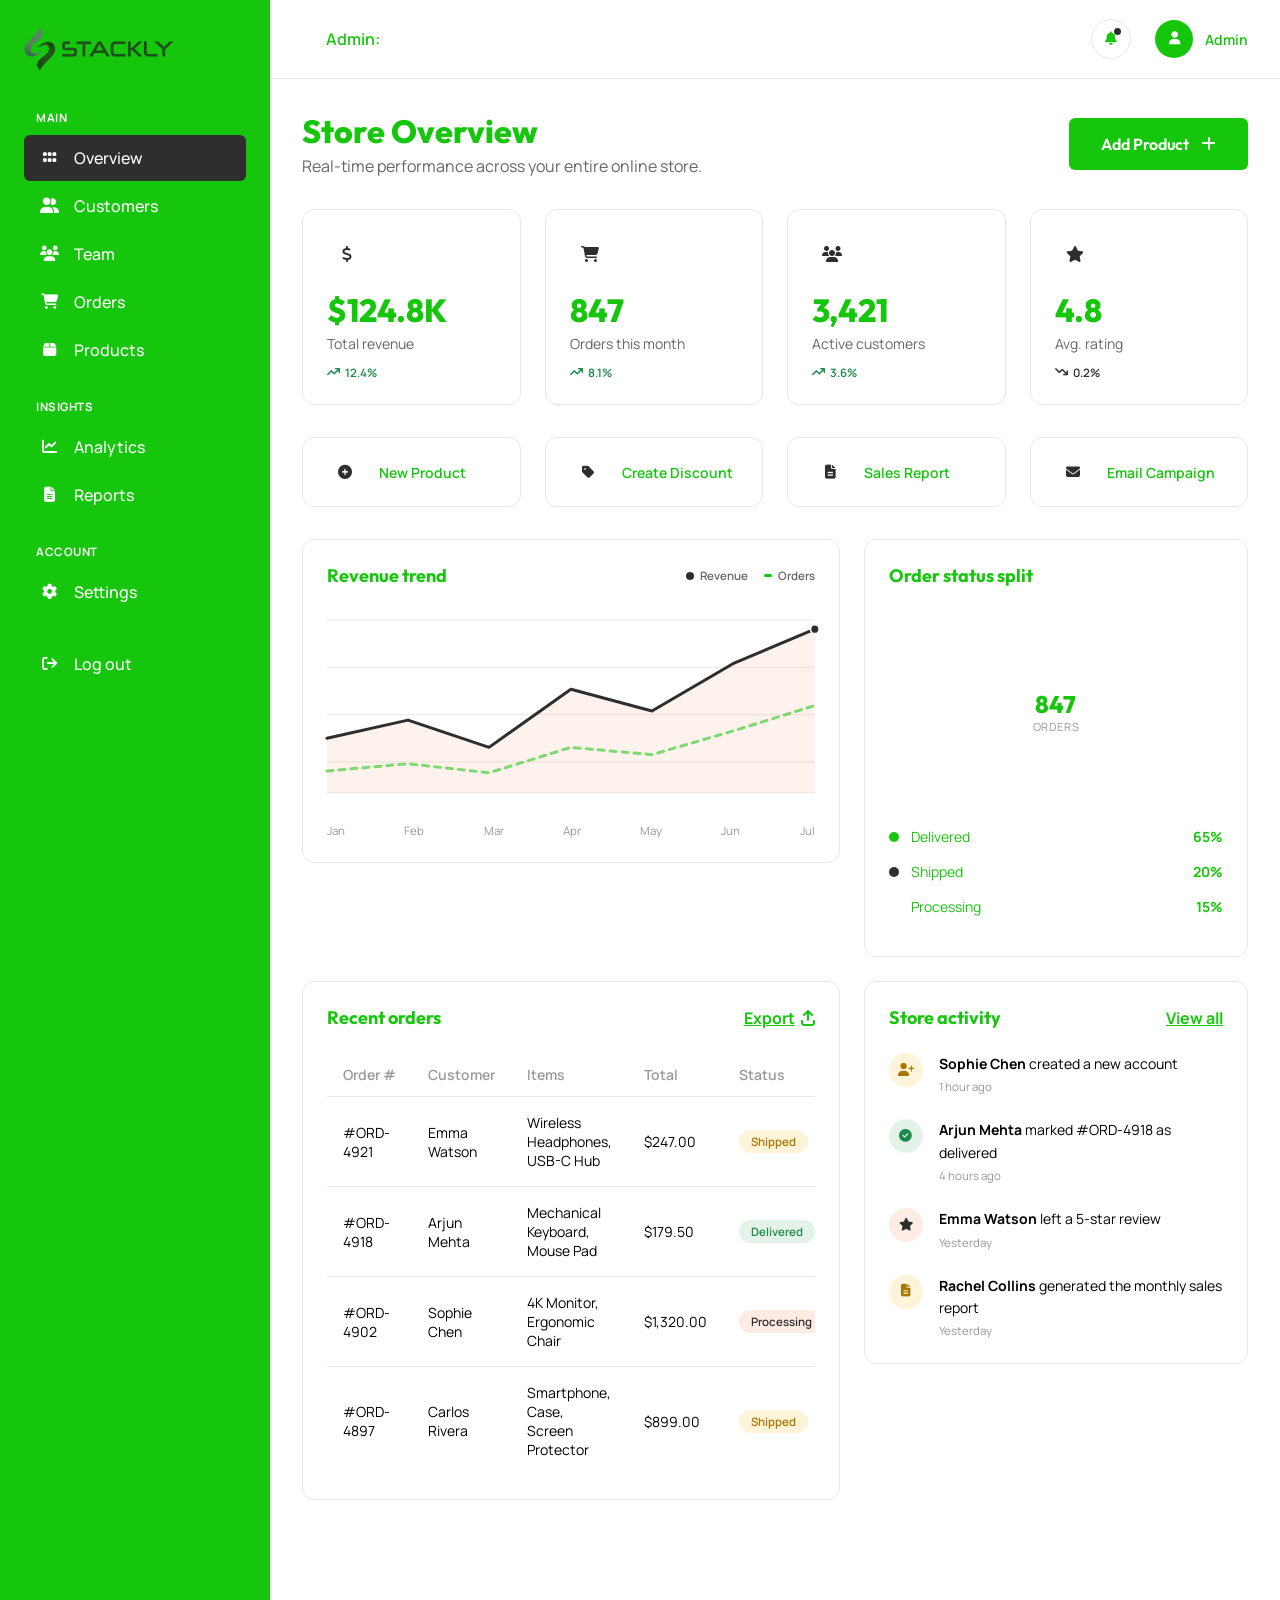
==== commit 23dc2c36: "bug completed only blog page issue" ====
--- a/admin.html
+++ b/admin.html
@@ -5,7 +5,7 @@
     <meta name="viewport" content="width=device-width, initial-scale=1.0" />
     <link rel="stylesheet" href="https://cdnjs.cloudflare.com/ajax/libs/font-awesome/6.7.2/css/all.min.css" />
     <link href="https://fonts.googleapis.com/css2?family=Outfit:wght@300;400;500;600;700;800&family=Manrope:wght@400;500;600;700;800&display=swap" rel="stylesheet" />
-    <link rel="stylesheet" href="./dashboard.css" />
+    <link rel="stylesheet" href="./admin.css" />
     <link rel="stylesheet" href="./dashboard2.css">
     <title>Admin Dashboard — ShopStack</title>
 </head>
@@ -103,21 +103,25 @@
                         <span class="kpi-icon"><i class="fa-solid fa-dollar-sign"></i></span>
                         <h3>$124.8K</h3>
                         <p>Total revenue</p>
+                        <span class="kpi-trend kpi-trend-up"><i class="fa-solid fa-arrow-trend-up"></i> 12.4%</span>
                     </div>
                     <div class="kpi-card">
                         <span class="kpi-icon"><i class="fa-solid fa-cart-shopping"></i></span>
                         <h3>847</h3>
                         <p>Orders this month</p>
+                        <span class="kpi-trend kpi-trend-up"><i class="fa-solid fa-arrow-trend-up"></i> 8.1%</span>
                     </div>
                     <div class="kpi-card">
                         <span class="kpi-icon"><i class="fa-solid fa-users"></i></span>
                         <h3>3,421</h3>
                         <p>Active customers</p>
+                        <span class="kpi-trend kpi-trend-up"><i class="fa-solid fa-arrow-trend-up"></i> 3.6%</span>
                     </div>
                     <div class="kpi-card">
                         <span class="kpi-icon"><i class="fa-solid fa-star"></i></span>
                         <h3>4.8</h3>
                         <p>Avg. rating</p>
+                        <span class="kpi-trend kpi-trend-down"><i class="fa-solid fa-arrow-trend-down"></i> 0.2%</span>
                     </div>
                 </div>
 
@@ -138,6 +142,58 @@
                         <span class="quick-action-icon"><i class="fa-solid fa-envelope"></i></span>
                         Email Campaign
                     </a>
+                </div>
+
+                <!-- ===== NEW: Overview charts row ===== -->
+                <div class="content-grid overview-charts">
+                    <div class="panel">
+                        <div class="panel-head">
+                            <h2>Revenue trend</h2>
+                            <div class="panel-head-actions">
+                                <span class="chart-legend-inline"><span class="dot-swatch" style="--c:var(--secondary)"></span>Revenue</span>
+                                <span class="chart-legend-inline"><span class="dot-swatch dot-swatch-line" style="--c:var(--primary)"></span>Orders</span>
+                            </div>
+                        </div>
+                        <div class="line-chart-wrap">
+                            <svg class="line-chart" viewBox="0 0 560 220" preserveAspectRatio="none" role="img" aria-label="Revenue and orders trend over the last 7 months">
+                                <g class="line-chart-grid">
+                                    <line x1="0" y1="10" x2="560" y2="10"></line>
+                                    <line x1="0" y1="62" x2="560" y2="62"></line>
+                                    <line x1="0" y1="114" x2="560" y2="114"></line>
+                                    <line x1="0" y1="166" x2="560" y2="166"></line>
+                                    <line x1="0" y1="200" x2="560" y2="200"></line>
+                                </g>
+                                <polygon class="line-chart-area" points="0,140 93,120 186,150 280,86 373,110 466,58 560,20 560,200 0,200"></polygon>
+                                <polyline class="line-chart-path line-chart-path-revenue" points="0,140 93,120 186,150 280,86 373,110 466,58 560,20"></polyline>
+                                <polyline class="line-chart-path line-chart-path-orders" points="0,176 93,168 186,178 280,150 373,158 466,132 560,104"></polyline>
+                                <g class="line-chart-dots">
+                                    <circle cx="560" cy="20" r="5"></circle>
+                                </g>
+                            </svg>
+                            <div class="line-chart-labels">
+                                <span>Jan</span><span>Feb</span><span>Mar</span><span>Apr</span><span>May</span><span>Jun</span><span>Jul</span>
+                            </div>
+                        </div>
+                    </div>
+
+                    <div class="panel">
+                        <div class="panel-head">
+                            <h2>Order status split</h2>
+                        </div>
+                        <div class="donut-wrap">
+                            <div class="donut-chart" style="--p1:65; --p2:20; --p3:15;">
+                                <div class="donut-center">
+                                    <strong>847</strong>
+                                    <span>orders</span>
+                                </div>
+                            </div>
+                            <ul class="legend-list donut-legend">
+                                <li><span class="legend-dot" style="--c:var(--primary)"></span> Delivered <strong>65%</strong></li>
+                                <li><span class="legend-dot" style="--c:var(--secondary)"></span> Shipped <strong>20%</strong></li>
+                                <li><span class="legend-dot" style="--c:var(--accent)"></span> Processing <strong>15%</strong></li>
+                            </ul>
+                        </div>
+                    </div>
                 </div>
 
                 <div class="content-grid">
--- a/admin.css
+++ b/admin.css
@@ -0,0 +1,1205 @@
+/* ========== DASHBOARD SHELL ========== */
+
+.dashboard-body{
+    background: var(--bg-body);
+}
+
+.dash-shell{
+    display: flex;
+    min-height: 100vh;
+}
+
+/* ========== SIDEBAR ========== */
+
+.sidebar{
+    width: 270px;
+    flex-shrink: 0;
+    background: var(--primary);
+    position: sticky;
+    top: 0;
+    display: flex;
+    flex-direction: column;
+    padding: var(--space-lg) var(--space-lg) var(--space-xl);
+    z-index: 200;
+    transition: var(--transition);
+}
+
+.sidebar-top{
+    display: flex;
+    align-items: center;
+    justify-content: space-between;
+    margin-bottom: var(--space-xl);
+}
+.sidebar-logo img{
+    width: 150px;
+    height: 50px;
+    object-fit: cover;
+}
+.sidebar-close{
+    display: none;
+    background: none;
+    border: none;
+    color: var(--white);
+    font-size: var(--fs-lg);
+    cursor: pointer;
+}
+
+.sidebar-user{
+    display: flex;
+    align-items: center;
+    gap: var(--space-md);
+    padding: var(--space-md);
+    background: rgba(255,255,255,.06);
+    border-radius: var(--radius-md);
+    margin-bottom: var(--space-xl);
+}
+.sidebar-avatar{
+    width: 42px;
+    height: 42px;
+    border-radius: var(--radius-full);
+    background: var(--secondary);
+    color: var(--white);
+    display: flex;
+    align-items: center;
+    justify-content: center;
+    font-family: var(--font-primary);
+    font-weight: var(--fw-bold);
+    font-size: var(--fs-sm);
+    flex-shrink: 0;
+}
+.sidebar-user-name{
+    color: var(--white);
+    font-family: var(--font-secondary);
+    font-weight: var(--fw-semibold);
+    font-size: var(--fs-sm);
+}
+.sidebar-user-email{
+    color: rgba(255,255,255,.55);
+    font-size: .78rem;
+    font-family: var(--font-secondary);
+    overflow: hidden;
+    text-overflow: ellipsis;
+    white-space: nowrap;
+}
+
+.sidebar-nav{
+    display: flex;
+    flex-direction: column;
+    gap: 2px;
+    overflow-y: auto;
+}
+.nav-label{
+    color: rgb(255, 255, 255);
+    font-family: var(--font-secondary);
+    font-size: .72rem;
+    font-weight: var(--fw-bold);
+    text-transform: uppercase;
+    letter-spacing: var(--tracking-wide);
+    margin: var(--space-lg) 0 var(--space-xs) var(--space-sm);
+}
+.nav-label:first-child{ margin-top: 0; }
+
+.nav-link{
+    display: flex;
+    align-items: center;
+    gap: var(--space-md);
+    color: rgb(255, 255, 255);
+    text-decoration: none;
+    font-family: var(--font-secondary);
+    font-weight: var(--fw-medium);
+    font-size: var(--fs-sm);
+    padding: var(--space-sm) var(--space-md);
+    border-radius: var(--radius-sm);
+    position: relative;
+    transition: var(--transition);
+}
+.nav-link i{
+    width: 18px;
+    text-align: center;
+    font-size: .95rem;
+}
+.nav-link:hover{
+    background: rgba(255,255,255,.08);
+    color: var(--white);
+}
+.nav-link.active{
+    background: var(--secondary);
+    color: var(--white);
+}
+.nav-link-danger{
+    margin-top: var(--space-lg);
+    color: #ffffff;
+}
+.nav-link-danger:hover{
+    background: rgba(241,90,36,.15);
+    color: #ffb199;
+}
+
+.sidebar-overlay{
+    display: none;
+    position: fixed;
+    inset: 0;
+    background: rgba(11,58,91,.5);
+    z-index: 190;
+}
+
+/* ========== MAIN ========== */
+
+.dash-main{
+    flex: 1;
+    min-width: 0;
+    display: flex;
+    flex-direction: column;
+}
+
+.topbar{
+    position: sticky;
+    top: 0;
+    z-index: 100;
+    background: var(--white);
+    border-bottom: 1px solid var(--border);
+    display: flex;
+    align-items: center;
+    gap: var(--space-lg);
+    padding: var(--space-md) var(--space-xl);
+}
+
+.menu-toggle{
+    display: none;
+    background: none;
+    border: none;
+    color: var(--primary);
+    font-size: var(--fs-lg);
+    cursor: pointer;
+}
+
+.topbar-search{
+    flex: 1;
+    display: flex;
+    align-items: center;
+    gap: var(--space-sm);
+    padding: var(--space-sm) var(--space-lg);
+    color: var(--primary);
+    font-family: var(--font-secondary);
+    font-weight: var(--fw-semibold);
+    font-size: var(--fs-sm);
+}
+.topbar-search input{
+    border: none;
+    outline: none;
+    background: transparent;
+    font-family: var(--font-secondary);
+    font-size: var(--fs-sm);
+    color: var(--primary);
+    width: 100%;
+}
+
+.topbar-actions{
+    margin-left: auto;
+    display: flex;
+    align-items: center;
+    gap: var(--space-lg);
+}
+
+.icon-btn{
+    display: flex;
+    position: relative;
+    width: 40px;
+    height: 40px;
+    border-radius: var(--radius-full);
+    border: 1px solid var(--border);
+    background: var(--white);
+    color: var(--primary);
+    cursor: pointer;
+    align-items: center;
+    justify-content: center;
+    transition: var(--transition);
+}
+.icon-btn:hover{
+    background: var(--bg-section);
+}
+.notif-dot{
+    position: absolute;
+    top: 8px;
+    right: 9px;
+    width: 7px;
+    height: 7px;
+    border-radius: 50%;
+    background: var(--secondary);
+}
+
+.topbar-user{
+    display: flex;
+    align-items: center;
+    gap: var(--space-sm);
+    cursor: pointer;
+}
+.topbar-avatar{
+    width: 38px;
+    height: 38px;
+    border-radius: var(--radius-full);
+    background: var(--primary);
+    color: var(--white);
+    display: flex;
+    align-items: center;
+    justify-content: center;
+    font-family: var(--font-primary);
+    font-weight: var(--fw-bold);
+    font-size: .82rem;
+}
+.topbar-user-name{
+    font-family: var(--font-secondary);
+    font-weight: var(--fw-semibold);
+    font-size: var(--fs-xs);
+    color: var(--primary);
+}
+.topbar-user-email{
+    font-family: var(--font-secondary);
+    font-size: .74rem;
+    color: var(--text-light);
+}
+.topbar-user > i{
+    display: none;
+    color: var(--text-light);
+    font-size: .75rem;
+}
+
+/* ========== SECTIONS ========== */
+
+.dash-section{
+    display: none;
+    padding: var(--space-xl) var(--space-xl) var(--space-3xl);
+    animation: fadeSlideIn .4s ease;
+}
+.dash-section.active{
+    display: block;
+}
+
+@keyframes fadeSlideIn{
+    from{ opacity: 0; transform: translateY(12px); }
+    to{ opacity: 1; transform: translateY(0); }
+}
+
+.section-head{
+    display: flex;
+    align-items: center;
+    justify-content: space-between;
+    gap: var(--space-lg);
+    flex-wrap: wrap;
+    margin-bottom: var(--space-xl);
+}
+.section-head h1{
+    font-family: var(--font-primary);
+    font-size: var(--fs-xl);
+    color: var(--primary);
+    font-weight: var(--fw-extrabold);
+}
+.section-sub{
+    font-family: var(--font-secondary);
+    color: var(--text-secondary);
+    font-size: var(--fs-sm);
+    margin-top: 4px;
+}
+
+.btn-primary{
+    display: inline-flex;
+    align-items: center;
+    gap: var(--space-sm);
+    background: var(--primary);
+    color: var(--white);
+    font-weight: var(--fw-semibold);
+    font-size: var(--fs-sm);
+    text-decoration: none;
+    padding: var(--space-sm) var(--space-lg);
+    border-radius: var(--radius-sm);
+    border: none;
+    cursor: pointer;
+    transition: var(--transition);
+}
+.btn-primary:hover{
+    background: var(--secondary);
+    transform: translateY(-2px);
+}
+
+/* ========== KPI CARDS ========== */
+
+.kpi-grid{
+    display: grid;
+    grid-template-columns: repeat(4, 1fr);
+    gap: var(--space-lg);
+    margin-bottom: var(--space-xl);
+}
+.kpi-card{
+    background: var(--white);
+    border: 1px solid var(--border);
+    border-radius: var(--radius-md);
+    padding: var(--space-lg);
+    transition: var(--transition);
+    animation: fadeSlideIn .5s ease backwards;
+}
+.kpi-card:nth-child(2){ animation-delay: .05s; }
+.kpi-card:nth-child(3){ animation-delay: .1s; }
+.kpi-card:nth-child(4){ animation-delay: .15s; }
+.kpi-card:hover{
+    box-shadow: var(--shadow-md);
+    transform: translateY(-4px);
+}
+.kpi-icon{
+    width: 40px;
+    height: 40px;
+    border-radius: var(--radius-sm);
+    background: var(--bg-section);
+    color: var(--secondary);
+    display: flex;
+    align-items: center;
+    justify-content: center;
+    margin-bottom: var(--space-md);
+}
+.kpi-card h3{
+    font-family: var(--font-primary);
+    font-size: var(--fs-xl);
+    color: var(--primary);
+    font-weight: var(--fw-extrabold);
+}
+.kpi-card p{
+    font-family: var(--font-secondary);
+    color: var(--text-secondary);
+    font-size: var(--fs-xs);
+    margin-top: 4px;
+}
+.kpi-trend{
+    display: inline-flex;
+    align-items: center;
+    gap: 5px;
+    margin-top: var(--space-sm);
+    font-family: var(--font-secondary);
+    font-weight: var(--fw-semibold);
+    font-size: .72rem;
+}
+.kpi-trend-up{ color: #1b8a4a; }
+.kpi-trend-down{ color: var(--secondary); }
+
+/* ========== PANEL / TABLE ========== */
+
+.panel{
+    background: var(--white);
+    border: 1px solid var(--border);
+    border-radius: var(--radius-md);
+    padding: var(--space-lg);
+    min-width: 0;
+}
+.panel-head{
+    display: flex;
+    align-items: center;
+    justify-content: space-between;
+    gap: var(--space-md);
+    flex-wrap: wrap;
+    margin-bottom: var(--space-lg);
+}
+.panel-head h2{
+    font-family: var(--font-primary);
+    font-size: var(--fs-md);
+    color: var(--primary);
+    font-weight: var(--fw-bold);
+}
+.panel-head-actions{
+    display: flex;
+    align-items: center;
+    gap: var(--space-md);
+}
+.link-read{
+    font-family: var(--font-secondary);
+    color: var(--primary);
+    font-weight: var(--fw-semibold);
+    font-size: var(--fs-xs);
+    text-decoration: none;
+    display: inline-flex;
+    align-items: center;
+    gap: 6px;
+}
+.link-read:hover{ color: var(--secondary); }
+
+.table-wrap{ overflow-x: auto; -webkit-overflow-scrolling: touch; }
+table{
+    width: 100%;
+    border-collapse: collapse;
+    font-family: var(--font-secondary);
+    font-size: var(--fs-xs);
+    min-width: 560px;
+}
+thead th{
+    text-align: left;
+    color: var(--text-light);
+    font-weight: var(--fw-semibold);
+    padding: var(--space-sm) var(--space-md);
+    border-bottom: 1px solid var(--border);
+    white-space: nowrap;
+}
+tbody td{
+    padding: var(--space-md);
+    color: black;
+    border-bottom: 1px solid var(--border);
+}
+tbody tr:last-child td{ border-bottom: none; }
+tbody tr{ transition: var(--transition); }
+tbody tr:hover{ background: var(--bg-body); }
+
+.status{
+    display: inline-block;
+    padding: 4px 12px;
+    border-radius: var(--radius-full);
+    font-weight: var(--fw-semibold);
+    font-size: .72rem;
+    white-space: nowrap;
+}
+.status-transit{ background: rgba(244,180,0,.15); color: #a97600; }
+.status-delivered{ background: rgba(34,153,84,.12); color: #1b8a4a; }
+.status-pending{ background: rgba(241,90,36,.12); color: var(--secondary); }
+
+/* ========== TEAM (dashboard view) ========== */
+
+.team-dash-grid{
+    display: grid;
+    grid-template-columns: repeat(4, 1fr);
+    gap: var(--space-lg);
+}
+.team-dash-card{
+    background: var(--white);
+    border: 1px solid var(--border);
+    border-radius: var(--radius-md);
+    padding: var(--space-xl) var(--space-lg);
+    text-align: center;
+    transition: var(--transition);
+}
+.team-dash-card:hover{
+    box-shadow: var(--shadow-md);
+    transform: translateY(-4px);
+}
+.team-dash-avatar{
+    width: 56px;
+    height: 56px;
+    border-radius: var(--radius-full);
+    background: var(--primary);
+    color: var(--white);
+    display: flex;
+    align-items: center;
+    justify-content: center;
+    font-family: var(--font-primary);
+    font-weight: var(--fw-bold);
+    margin: 0 auto var(--space-md);
+}
+.team-dash-card h3{
+    font-family: var(--font-primary);
+    color: var(--primary);
+    font-size: var(--fs-sm);
+    font-weight: var(--fw-bold);
+}
+.team-dash-card p{
+    font-family: var(--font-secondary);
+    color: var(--text-secondary);
+    font-size: var(--fs-xs);
+    margin: 4px 0 var(--space-md);
+}
+
+/* ========== ROLE BADGES ========== */
+
+.role-badge{
+    display: inline-block;
+    padding: 4px 12px;
+    border-radius: var(--radius-full);
+    font-weight: var(--fw-semibold);
+    font-size: .72rem;
+    font-family: var(--font-secondary);
+}
+.role-admin{ background: rgba(11,58,91,.1); color: var(--primary); }
+.role-customer{ background: rgba(90,103,115,.1); color: var(--text-secondary); }
+
+.sidebar-user .role-badge{
+    margin-left: auto;
+    flex-shrink: 0;
+}
+
+/* ========== TRACK SHIPMENT ========== */
+
+.track-form{
+    display: flex;
+    gap: var(--space-md);
+    margin-bottom: var(--space-2xl);
+    flex-wrap: wrap;
+}
+.track-form input{
+    flex: 1;
+    min-width: 220px;
+    padding: var(--space-md) var(--space-lg);
+    border: 1px solid var(--border);
+    border-radius: var(--radius-sm);
+    background: var(--bg-body);
+    font-family: var(--font-secondary);
+    font-size: var(--fs-sm);
+    color: var(--primary);
+}
+.track-form input:focus{
+    outline: 2px solid var(--secondary);
+    background: var(--white);
+}
+
+.tracker{
+    display: flex;
+    justify-content: space-between;
+    position: relative;
+    padding: 0 var(--space-md);
+}
+.tracker::before{
+    content: "";
+    position: absolute;
+    top: 8px;
+    left: var(--space-md);
+    right: var(--space-md);
+    height: 2px;
+    background: var(--border);
+}
+.tracker-step{
+    position: relative;
+    z-index: 1;
+    flex: 1;
+    text-align: center;
+    font-family: var(--font-secondary);
+}
+.tracker-dot{
+    display: block;
+    width: 18px;
+    height: 18px;
+    border-radius: 50%;
+    background: var(--white);
+    border: 3px solid var(--border);
+    margin: 0 auto var(--space-sm);
+    transition: var(--transition);
+}
+.tracker-step.done .tracker-dot{
+    background: var(--primary);
+    border-color: var(--primary);
+}
+.tracker-step.active .tracker-dot{
+    background: var(--secondary);
+    border-color: var(--secondary);
+    box-shadow: 0 0 0 4px rgba(241,90,36,.18);
+}
+.tracker-step p{
+    font-size: var(--fs-xs);
+    font-weight: var(--fw-semibold);
+    color: var(--primary);
+    margin-bottom: 2px;
+}
+.tracker-step:not(.done):not(.active) p{
+    color: var(--text-light);
+}
+.tracker-date{
+    font-size: .72rem;
+    color: var(--text-light);
+}
+
+@media (max-width: 640px){
+    .tracker{
+        flex-direction: column;
+        gap: var(--space-lg);
+        text-align: left;
+        padding: 0;
+    }
+    .tracker::before{
+        top: var(--space-md);
+        bottom: var(--space-md);
+        left: 8px;
+        right: auto;
+        width: 2px;
+        height: auto;
+    }
+    .tracker-step{
+        display: flex;
+        align-items: center;
+        gap: var(--space-md);
+        text-align: left;
+    }
+    .tracker-dot{ margin: 0; }
+}
+
+/* ========== CONTENT GRID (2-col panel layout) ========== */
+
+.content-grid{
+    display: grid;
+    width: 100%;
+    grid-template-columns: 1.4fr 1fr;
+    gap: var(--space-lg);
+    align-items: start;
+    margin-bottom: var(--space-lg);
+}
+
+/* ========== QUICK ACTIONS ========== */
+
+.quick-actions{
+    display: grid;
+    grid-template-columns: repeat(4, 1fr);
+    gap: var(--space-lg);
+    margin-bottom: var(--space-xl);
+}
+.quick-action{
+    display: flex;
+    align-items: center;
+    gap: var(--space-md);
+    background: var(--white);
+    border: 1px solid var(--border);
+    border-radius: var(--radius-md);
+    padding: var(--space-md) var(--space-lg);
+    text-decoration: none;
+    color: var(--primary);
+    font-family: var(--font-secondary);
+    font-weight: var(--fw-semibold);
+    font-size: var(--fs-xs);
+    transition: var(--transition);
+}
+.quick-action:hover{
+    border-color: var(--secondary);
+    box-shadow: var(--shadow-sm);
+    transform: translateY(-3px);
+}
+.quick-action-icon{
+    width: 36px;
+    height: 36px;
+    border-radius: var(--radius-sm);
+    background: var(--bg-section);
+    color: var(--secondary);
+    display: flex;
+    align-items: center;
+    justify-content: center;
+    flex-shrink: 0;
+}
+
+/* ========== ACTIVITY FEED ========== */
+
+.activity-feed{
+    list-style: none;
+    display: flex;
+    flex-direction: column;
+    gap: var(--space-lg);
+}
+.activity-item{
+    display: flex;
+    gap: var(--space-md);
+    align-items: flex-start;
+}
+.activity-item p{
+    font-family: var(--font-secondary);
+    font-size: var(--fs-xs);
+    color:black;
+    line-height: var(--lh-body);
+}
+.activity-time{
+    font-size: .72rem;
+    color: var(--text-light);
+    font-family: var(--font-secondary);
+}
+.activity-icon{
+    width: 34px;
+    height: 34px;
+    border-radius: 50%;
+    display: flex;
+    align-items: center;
+    justify-content: center;
+    flex-shrink: 0;
+    font-size: .8rem;
+}
+.activity-icon-transit{ background: rgba(244,180,0,.15); color: #a97600; }
+.activity-icon-delivered{ background: rgba(34,153,84,.12); color: #1b8a4a; }
+.activity-icon-pending{ background: rgba(241,90,36,.12); color: var(--secondary); }
+
+/* ========== TEAM: extra KPI + filter tabs ========== */
+
+.kpi-grid-3{ grid-template-columns: repeat(3, 1fr); }
+
+.filter-tabs{
+    display: flex;
+    gap: var(--space-sm);
+    flex-wrap: wrap;
+    margin-bottom: var(--space-lg);
+    overflow-x: auto;
+    -webkit-overflow-scrolling: touch;
+    padding-bottom: 2px;
+}
+.filter-tab{
+    background: var(--white);
+    border: 1px solid var(--border);
+    color: var(--text-secondary);
+    font-family: var(--font-secondary);
+    font-weight: var(--fw-semibold);
+    font-size: var(--fs-xs);
+    padding: var(--space-xs) var(--space-lg);
+    border-radius: var(--radius-full);
+    cursor: pointer;
+    transition: var(--transition);
+    white-space: nowrap;
+    flex-shrink: 0;
+}
+.filter-tab:hover{ border-color: var(--secondary); color: var(--secondary); }
+.filter-tab.active{ background: var(--primary); border-color: var(--primary); color: var(--white); }
+
+/* ========== BAR CHART ========== */
+
+.bar-chart{
+    display: flex;
+    align-items: flex-end;
+    gap: var(--space-lg);
+    height: 200px;
+    padding-top: var(--space-lg);
+}
+.bar-col{
+    flex: 1;
+    display: flex;
+    flex-direction: column;
+    align-items: center;
+    height: 100%;
+    justify-content: flex-end;
+    gap: var(--space-sm);
+}
+.bar{
+    width: 100%;
+    max-width: 34px;
+    height: var(--h, 40%);
+    background: var(--bg-section);
+    border-radius: 6px 6px 0 0;
+    transition: var(--transition);
+    animation: growUp .6s ease backwards;
+}
+.bar-current{ background: var(--secondary); }
+.bar-col label{
+    font-family: var(--font-secondary);
+    font-size: .72rem;
+    color: var(--text-light);
+}
+@keyframes growUp{
+    from{ transform: scaleY(0); transform-origin: bottom; }
+    to{ transform: scaleY(1); transform-origin: bottom; }
+}
+
+/* ========== LEGEND (freight split) ========== */
+
+.legend-list{
+    list-style: none;
+    display: flex;
+    flex-direction: column;
+    gap: var(--space-md);
+    margin-bottom: var(--space-lg);
+    font-family: var(--font-secondary);
+    font-size: var(--fs-xs);
+    color: var(--primary);
+}
+.legend-list li{
+    display: flex;
+    align-items: center;
+    gap: var(--space-sm);
+}
+.legend-list li strong{ margin-left: auto; }
+.legend-dot{
+    width: 10px;
+    height: 10px;
+    border-radius: 50%;
+    background: var(--c);
+    flex-shrink: 0;
+}
+.legend-bar{
+    display: flex;
+    height: 10px;
+    border-radius: var(--radius-full);
+    overflow: hidden;
+}
+.legend-bar span{
+    width: var(--w);
+    background: var(--c);
+}
+
+/* ========== OVERVIEW CHARTS (line + donut) ========== */
+
+.overview-charts{
+    margin-top: var(--space-lg);
+}
+
+.chart-legend-inline{
+    display: inline-flex;
+    align-items: center;
+    gap: 6px;
+    font-family: var(--font-secondary);
+    font-weight: var(--fw-semibold);
+    font-size: .72rem;
+    color: var(--text-secondary);
+}
+.dot-swatch{
+    width: 8px;
+    height: 8px;
+    border-radius: 50%;
+    background: var(--c);
+    flex-shrink: 0;
+}
+.dot-swatch-line{
+    border-radius: 2px;
+    height: 3px;
+}
+
+.line-chart-wrap{
+    width: 100%;
+}
+.line-chart{
+    width: 100%;
+    height: 200px;
+    display: block;
+    overflow: visible;
+}
+.line-chart-grid line{
+    stroke: var(--border);
+    stroke-width: 1;
+}
+.line-chart-area{
+    fill: rgba(241,90,36,.08);
+    stroke: none;
+}
+.line-chart-path{
+    fill: none;
+    stroke-width: 3;
+    stroke-linecap: round;
+    stroke-linejoin: round;
+    vector-effect: non-scaling-stroke;
+}
+.line-chart-path-revenue{
+    stroke: var(--secondary);
+}
+.line-chart-path-orders{
+    stroke: var(--primary);
+    stroke-dasharray: 6 6;
+    opacity: .55;
+}
+.line-chart-dots circle{
+    fill: var(--secondary);
+    stroke: var(--white);
+    stroke-width: 2;
+}
+.line-chart-labels{
+    display: flex;
+    justify-content: space-between;
+    margin-top: var(--space-sm);
+    font-family: var(--font-secondary);
+    font-size: .72rem;
+    color: var(--text-light);
+}
+
+.donut-wrap{
+    display: flex;
+    align-items: center;
+    gap: var(--space-xl);
+    flex-wrap: wrap;
+    justify-content: center;
+    padding: var(--space-md) 0;
+}
+.donut-chart{
+    --p1: 65;
+    --p2: 20;
+    --p3: 15;
+    position: relative;
+    width: 168px;
+    height: 168px;
+    border-radius: 50%;
+    flex-shrink: 0;
+    background: conic-gradient(
+        var(--primary) 0% calc(var(--p1) * 1%),
+        var(--secondary) calc(var(--p1) * 1%) calc((var(--p1) + var(--p2)) * 1%),
+        var(--accent) calc((var(--p1) + var(--p2)) * 1%) 100%
+    );
+    display: flex;
+    align-items: center;
+    justify-content: center;
+    animation: donutIn .7s ease backwards;
+}
+@keyframes donutIn{
+    from{ opacity: 0; transform: scale(.85) rotate(-30deg); }
+    to{ opacity: 1; transform: scale(1) rotate(0); }
+}
+.donut-center{
+    width: 108px;
+    height: 108px;
+    border-radius: 50%;
+    background: var(--white);
+    display: flex;
+    flex-direction: column;
+    align-items: center;
+    justify-content: center;
+    text-align: center;
+}
+.donut-center strong{
+    font-family: var(--font-primary);
+    font-size: var(--fs-lg);
+    color: var(--primary);
+    font-weight: var(--fw-extrabold);
+}
+.donut-center span{
+    font-family: var(--font-secondary);
+    font-size: .7rem;
+    color: var(--text-light);
+    text-transform: uppercase;
+    letter-spacing: var(--tracking-wide);
+}
+.donut-legend{
+    margin-bottom: 0;
+    min-width: 140px;
+    flex: 1;
+}
+
+/* ========== MESSAGE LIST ========== */
+
+.message-list{
+    list-style: none;
+    display: flex;
+    flex-direction: column;
+}
+.message-item{
+    display: flex;
+    gap: var(--space-md);
+    padding: var(--space-md) var(--space-sm);
+    border-bottom: 1px solid var(--border);
+    cursor: pointer;
+    transition: var(--transition);
+    border-radius: var(--radius-sm);
+}
+.message-item:last-child{ border-bottom: none; }
+.message-item:hover{ background: var(--bg-body); }
+.message-item.unread .message-name{ font-weight: var(--fw-bold); }
+.message-item.unread{ position: relative; }
+.message-item.unread::before{
+    content: "";
+    width: 8px;
+    height: 8px;
+    border-radius: 50%;
+    background: var(--secondary);
+    position: absolute;
+    left: -2px;
+    top: 50%;
+    transform: translateY(-50%);
+}
+.message-avatar{
+    width: 40px;
+    height: 40px;
+    border-radius: 50%;
+    background: var(--primary);
+    color: var(--white);
+    display: flex;
+    align-items: center;
+    justify-content: center;
+    font-family: var(--font-primary);
+    font-weight: var(--fw-bold);
+    font-size: .78rem;
+    flex-shrink: 0;
+}
+.message-body{ flex: 1; min-width: 0; }
+.message-top{
+    display: flex;
+    justify-content: space-between;
+    gap: var(--space-sm);
+}
+.message-name{
+    font-family: var(--font-secondary);
+    font-size: var(--fs-xs);
+    color: var(--primary);
+}
+.message-time{
+    font-size: .72rem;
+    color: var(--text-light);
+    white-space: nowrap;
+}
+.message-snippet{
+    font-family: var(--font-secondary);
+    font-size: .78rem;
+    color: var(--text-secondary);
+    overflow: hidden;
+    text-overflow: ellipsis;
+    white-space: nowrap;
+}
+
+/* ========== SETTINGS FORM ========== */
+
+.form-grid{
+    display: grid;
+    grid-template-columns: 1fr 1fr;
+    gap: var(--space-lg);
+    margin-bottom: var(--space-xl);
+}
+.settings-form .field{
+    display: flex;
+    flex-direction: column;
+    gap: var(--space-xs);
+}
+.settings-form label{
+    font-family: var(--font-secondary);
+    font-weight: var(--fw-semibold);
+    font-size: var(--fs-xs);
+    color: var(--primary);
+}
+.settings-form input{
+    padding: var(--space-sm) var(--space-md);
+    border: 1px solid var(--border);
+    border-radius: var(--radius-sm);
+    background: var(--bg-body);
+    font-family: var(--font-secondary);
+    font-size: var(--fs-sm);
+    color: var(--primary);
+    width: 100%;
+}
+.settings-form input:focus{ outline: 2px solid var(--secondary); background: var(--white); }
+.settings-form input:disabled{ color: var(--text-light); cursor: not-allowed; }
+
+.toggle-row{
+    display: flex;
+    align-items: center;
+    justify-content: space-between;
+    gap: var(--space-lg);
+    padding: var(--space-md) 0;
+    border-bottom: 1px solid var(--border);
+}
+.toggle-row:last-child{ border-bottom: none; }
+.toggle-title{
+    font-family: var(--font-secondary);
+    font-weight: var(--fw-semibold);
+    font-size: var(--fs-xs);
+    color: var(--primary);
+}
+.toggle-sub{
+    font-family: var(--font-secondary);
+    font-size: .74rem;
+    color: var(--text-light);
+    margin-top: 2px;
+}
+
+.switch{
+    position: relative;
+    display: inline-block;
+    width: 42px;
+    height: 24px;
+    flex-shrink: 0;
+}
+.switch input{ opacity: 0; width: 0; height: 0; }
+.slider{
+    position: absolute;
+    inset: 0;
+    background: var(--border);
+    border-radius: var(--radius-full);
+    cursor: pointer;
+    transition: var(--transition);
+}
+.slider::before{
+    content: "";
+    position: absolute;
+    width: 18px;
+    height: 18px;
+    left: 3px;
+    top: 3px;
+    background: var(--white);
+    border-radius: 50%;
+    transition: var(--transition);
+}
+.switch input:checked + .slider{ background: var(--secondary); }
+.switch input:checked + .slider::before{ transform: translateX(18px); }
+
+/* ========== EMPTY STATE ========== */
+
+.empty-state{
+    text-align: center;
+    padding: var(--space-3xl) var(--space-lg);
+}
+.empty-state i{
+    font-size: 2rem;
+    color: var(--border);
+    margin-bottom: var(--space-md);
+}
+.empty-state p{
+    font-family: var(--font-secondary);
+    color: var(--text-secondary);
+    margin-bottom: var(--space-lg);
+}
+
+/* ========================================================= */
+/* ========== RESPONSIVE (mobile-first overrides) ========== */
+/* ========================================================= */
+
+/* ---- Large tablets / small laptops ---- */
+@media (max-width: 1200px){
+    .sidebar{ width: 232px; }
+}
+
+@media (max-width: 1024px){
+    .kpi-grid{ grid-template-columns: repeat(2, 1fr); }
+    .team-dash-grid{ grid-template-columns: repeat(2, 1fr); }
+    .content-grid{ grid-template-columns: 1fr; }
+    .quick-actions{ grid-template-columns: repeat(2, 1fr); }
+    .kpi-grid-3{ grid-template-columns: 1fr 1fr; }
+    .form-grid{ grid-template-columns: 1fr; }
+    .donut-wrap{ justify-content: flex-start; }
+}
+
+/* ---- Tablets / sidebar collapses to drawer ---- */
+@media (max-width: 900px){
+    .sidebar{
+        position: fixed;
+        left: 0;
+        top: 0;
+        height: 100vh;
+        width: min(280px, 82vw);
+        transform: translateX(-100%);
+        box-shadow: var(--shadow-lg);
+    }
+    .sidebar.open{
+        transform: translateX(0);
+    }
+    .sidebar-close{ display: block; }
+    .sidebar-overlay.show{ display: block; }
+    .menu-toggle{ display: flex; align-items: center; justify-content: center; }
+    .topbar-search{ display: none; }
+    .topbar{ gap: var(--space-md); }
+}
+
+/* ---- Small tablets / large phones ---- */
+@media (max-width: 640px){
+    .kpi-grid{ grid-template-columns: 1fr 1fr; gap: var(--space-md); }
+    .kpi-card{ padding: var(--space-md); }
+    .kpi-card h3{ font-size: var(--fs-lg); }
+    .team-dash-grid{ grid-template-columns: 1fr; }
+    .kpi-grid-3{ grid-template-columns: 1fr; }
+    .section-head{ flex-direction: column; align-items: flex-start; }
+    .section-head .btn-primary{ width: 100%; justify-content: center; }
+    .topbar{ padding: var(--space-md); }
+    .dash-section{ padding: var(--space-lg) var(--space-md) var(--space-2xl); }
+    .quick-actions{ grid-template-columns: 1fr 1fr; gap: var(--space-sm); }
+    .quick-action{ padding: var(--space-sm) var(--space-md); font-size: .72rem; }
+    .quick-action-icon{ width: 30px; height: 30px; }
+    .panel{ padding: var(--space-md); }
+    .panel-head{ margin-bottom: var(--space-md); }
+    .bar-chart{ height: 160px; gap: var(--space-sm); }
+    .line-chart{ height: 160px; }
+    .donut-wrap{ flex-direction: column; align-items: center; text-align: center; gap: var(--space-lg); }
+    .donut-chart{ width: 140px; height: 140px; }
+    .donut-center{ width: 92px; height: 92px; }
+    .donut-legend{ width: 100%; }
+    .topbar-user-text{ display: none; }
+    .topbar-user > i{ display: none; }
+    .icon-btn{ width: 36px; height: 36px; }
+}
+
+/* ---- Very small phones ---- */
+@media (max-width: 400px){
+    .kpi-grid{ grid-template-columns: 1fr; }
+    .quick-actions{ grid-template-columns: 1fr; }
+    .panel-head{ flex-direction: column; align-items: flex-start; gap: var(--space-sm); }
+    .panel-head-actions{ gap: var(--space-sm); }
+}
+
+/* ---- Respect reduced motion ---- */
+@media (prefers-reduced-motion: reduce){
+    *{
+        animation-duration: 0.001ms !important;
+        animation-iteration-count: 1 !important;
+        transition-duration: 0.001ms !important;
+    }
+}
